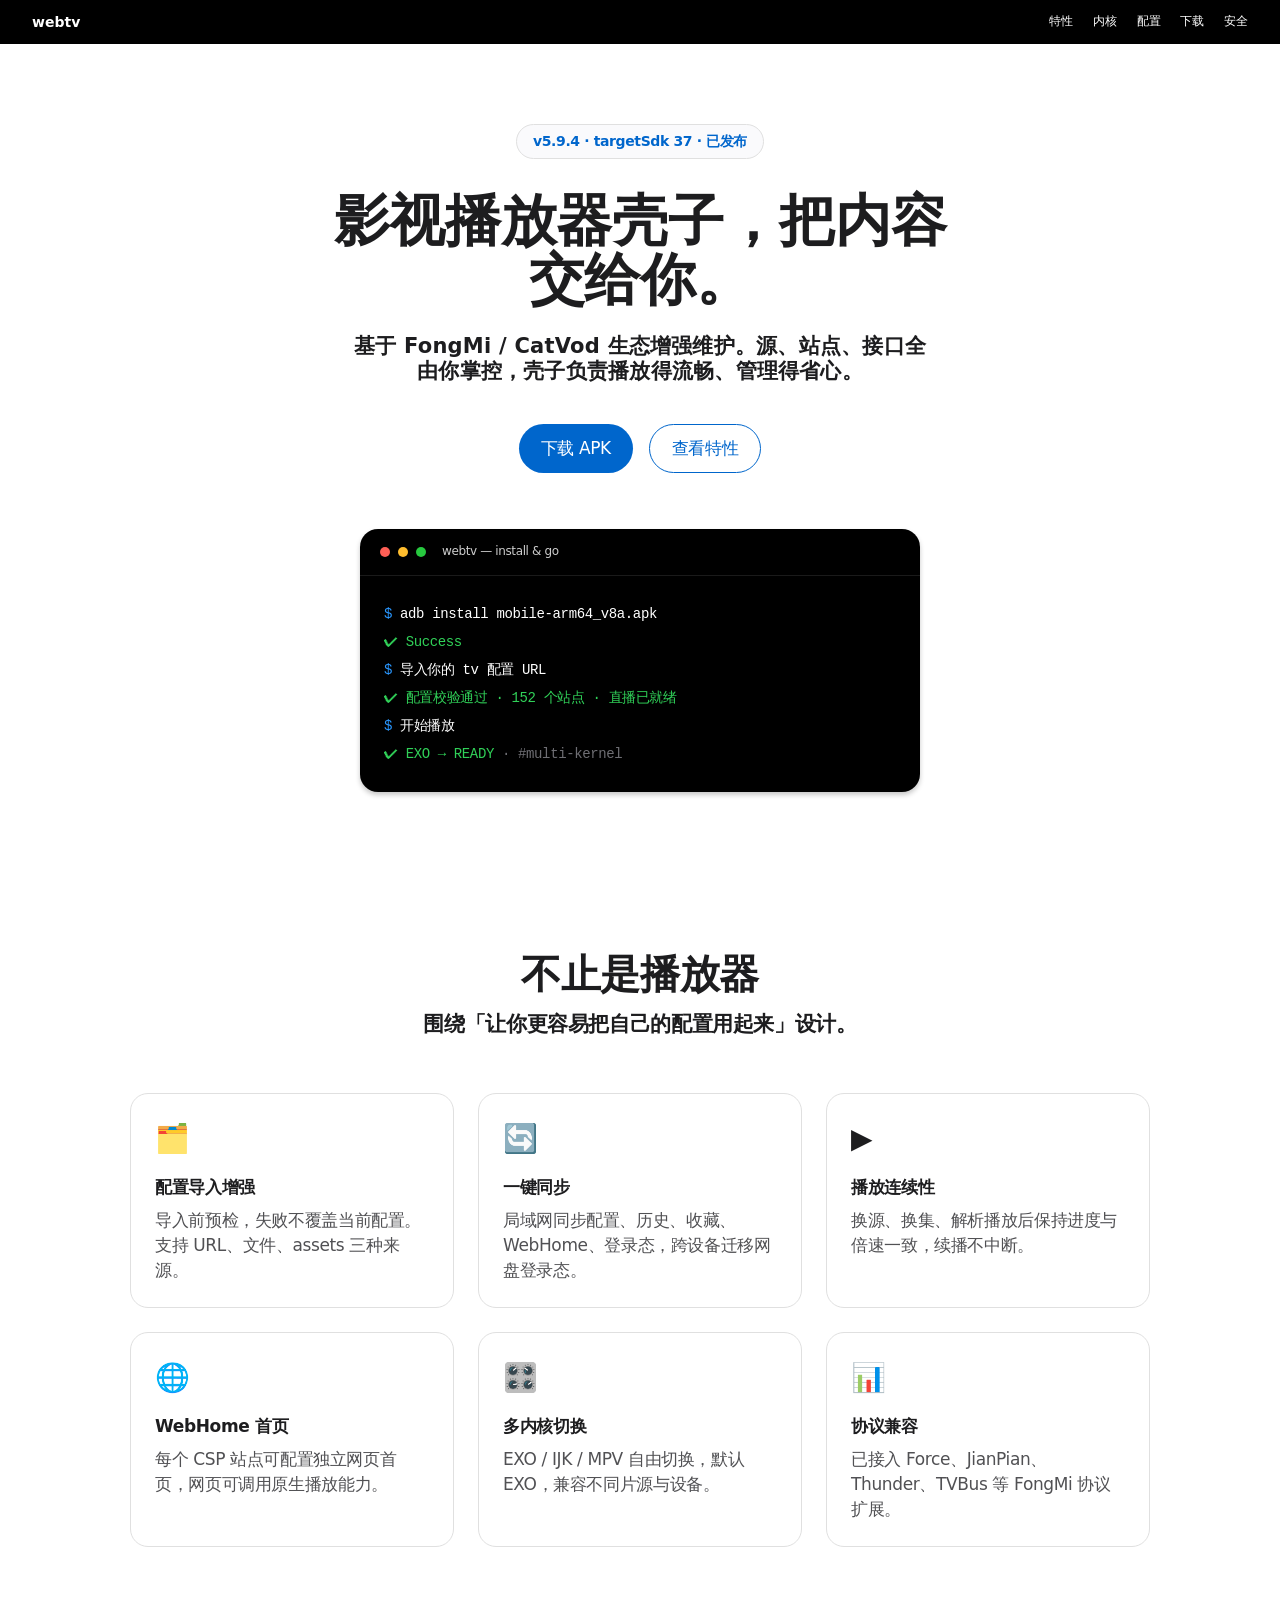
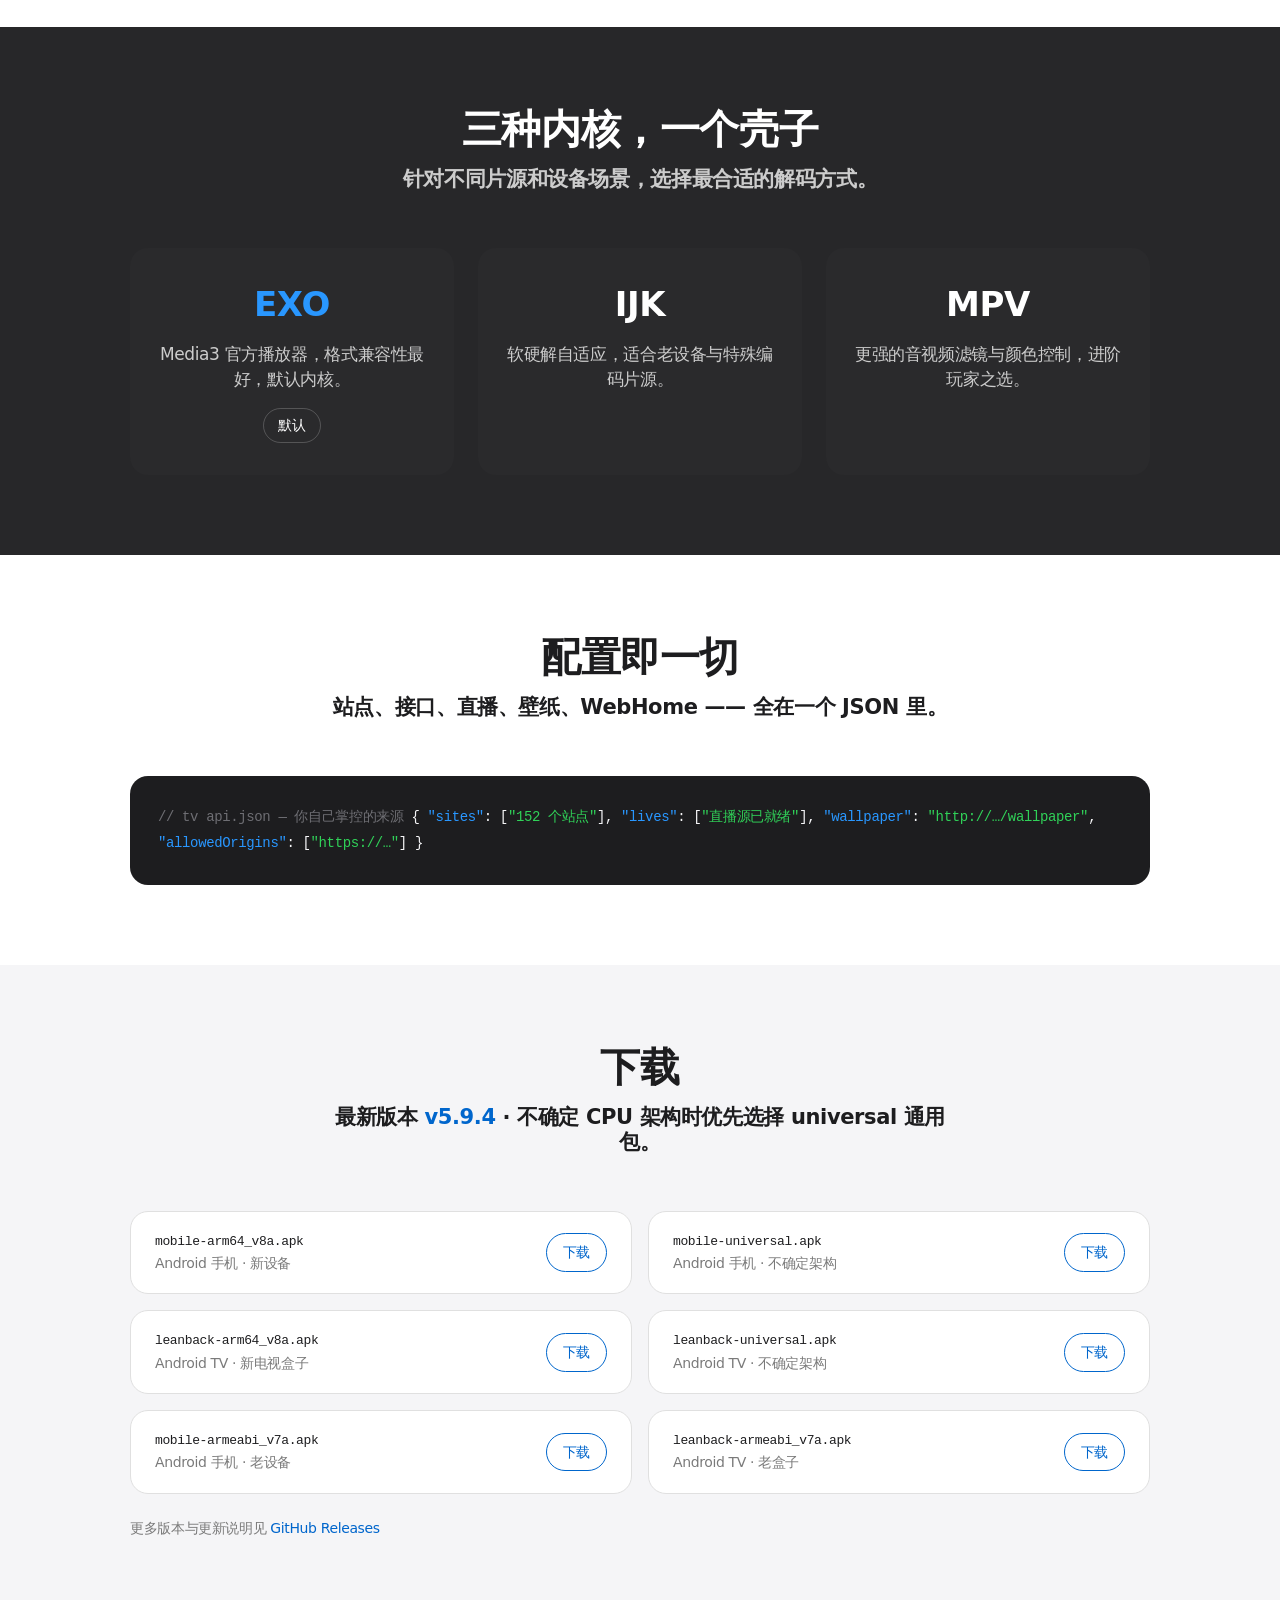
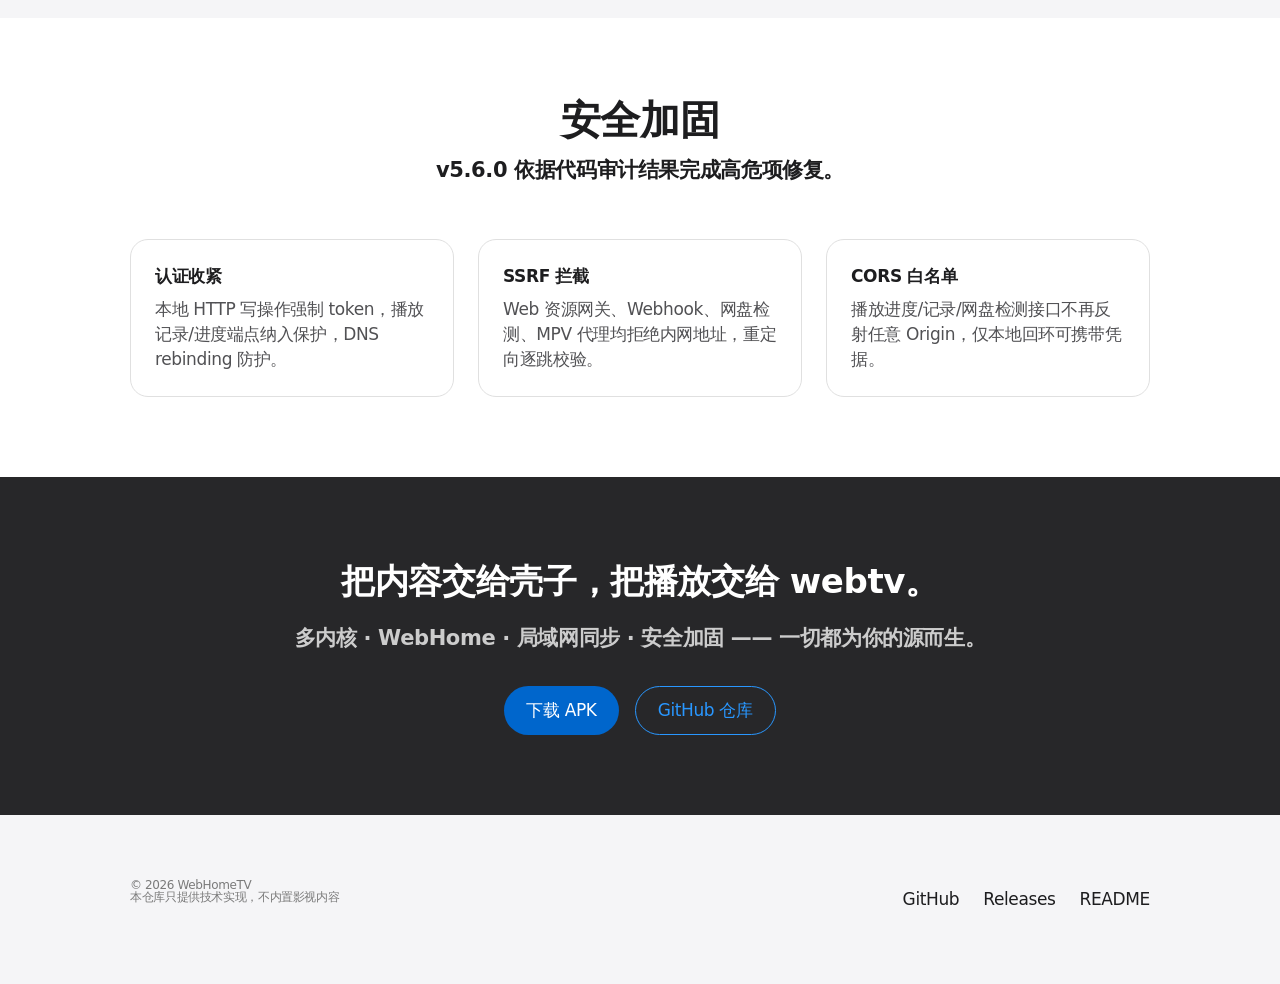
==== docs/index.html @ 987ad1f1 "fix: restore high-contrast app controls (v5.9.4)" ====
<!DOCTYPE html>
<html lang="zh-CN">
<head>
<meta charset="UTF-8">
<meta name="viewport" content="width=device-width, initial-scale=1">
<title>WebHomeTV — 影视播放器壳子</title>
<meta name="description" content="WebHomeTV 是基于 FongMi / CatVod 生态增强维护的 Android 影音播放器壳子，支持多内核播放、WebHome 自定义首页、局域网同步与安全加固。">
<meta property="og:title" content="WebHomeTV — 影视播放器壳子">
<meta property="og:description" content="多内核播放 · WebHome 首页 · 局域网同步 · 安全加固">
<meta property="og:type" content="website">
<style>
  :root {
    --blue: #0066cc;
    --blue-focus: #0071e3;
    --blue-on-dark: #2997ff;
    --canvas: #ffffff;
    --parchment: #f5f5f7;
    --pearl: #fafafc;
    --tile-1: #272729;
    --ink: #1d1d1f;
    --body-on-dark: #ffffff;
    --body-muted: #cccccc;
    --ink-muted-48: #7a7a7a;
    --hairline: #e0e0e0;
    --divider-soft: #f0f0f0;
    --product-shadow: 0 3px 5px 0 rgba(0, 0, 0, 0.22);
    --font: -apple-system, BlinkMacSystemFont, "SF Pro Text", "Inter", "Segoe UI", system-ui, sans-serif;
    --font-display: -apple-system, BlinkMacSystemFont, "SF Pro Display", "Inter", system-ui, sans-serif;
    --section: 80px;
  }

  * { margin: 0; padding: 0; box-sizing: border-box; }

  html { scroll-behavior: smooth; }

  body {
    font-family: var(--font);
    background: var(--canvas);
    color: var(--ink);
    line-height: 1.47;
    letter-spacing: -0.374px;
    -webkit-font-smoothing: antialiased;
  }

  .container { max-width: 1068px; margin: 0 auto; padding: 0 24px; }
  .container-wide { max-width: 1440px; margin: 0 auto; padding: 0 32px; }

  a { color: var(--blue); text-decoration: none; }
  a:hover { text-decoration: underline; }

  /* ---------- Global Nav ---------- */
  .global-nav {
    position: sticky; top: 0; z-index: 50;
    background: #000000;
    height: 44px;
    display: flex; align-items: center;
  }
  .global-nav .container-wide {
    display: flex; align-items: center; justify-content: space-between;
    width: 100%;
  }
  .brand { font-size: 14px; font-weight: 600; color: var(--body-on-dark); letter-spacing: 0; }
  .brand:hover { text-decoration: none; opacity: 0.8; }
  .nav-links { display: flex; gap: 20px; }
  .nav-links a { font-size: 12px; color: var(--body-on-dark); letter-spacing: -0.12px; }
  .nav-links a:hover { text-decoration: none; color: var(--blue-on-dark); }

  /* ---------- Hero (light tile) ---------- */
  .hero { padding: var(--section) 0; background: var(--canvas); }
  .hero .container { text-align: center; }
  .hero .sub {
    display: inline-block;
    font-size: 14px; font-weight: 600; color: var(--blue);
    border: 1px solid var(--hairline);
    border-radius: 9999px;
    padding: 6px 16px;
    margin-bottom: 32px;
    background: var(--pearl);
  }
  .hero h1 {
    font-family: var(--font-display);
    font-size: 56px; font-weight: 600;
    line-height: 1.07; letter-spacing: -0.28px;
    color: var(--ink);
    max-width: 16ch; margin: 0 auto 24px;
  }
  .hero .lead {
    font-size: 21px; font-weight: 600;
    line-height: 1.19; letter-spacing: 0.231px;
    color: var(--ink);
    max-width: 40ch; margin: 0 auto 40px;
  }
  .hero-actions { display: flex; gap: 16px; justify-content: center; flex-wrap: wrap; }

  .btn {
    display: inline-flex; align-items: center; justify-content: center;
    font-family: var(--font); font-size: 17px; font-weight: 400;
    border-radius: 9999px; min-height: 44px; padding: 11px 22px;
    cursor: pointer; transition: transform 160ms ease, background 160ms ease;
    text-decoration: none;
  }
  .btn:focus-visible { outline: 2px solid var(--blue-focus); outline-offset: 2px; }
  .btn:active { transform: scale(0.95); }
  .btn-primary { background: var(--blue); color: #ffffff; }
  .btn-primary:hover { background: var(--blue-focus); text-decoration: none; }
  .btn-secondary { background: transparent; color: var(--blue); border: 1px solid var(--blue); }
  .btn-secondary:hover { background: rgba(0, 102, 204, 0.05); text-decoration: none; }

  /* Terminal card — product evidence */
  .terminal {
    background: #000000;
    border-radius: 18px;
    overflow: hidden;
    text-align: left;
    margin: 56px auto 0;
    max-width: 560px;
    box-shadow: var(--product-shadow);
  }
  .terminal-bar {
    display: flex; align-items: center; gap: 8px;
    padding: 14px 20px;
    border-bottom: 1px solid rgba(255, 255, 255, 0.1);
  }
  .terminal-bar .t-dot { width: 10px; height: 10px; border-radius: 50%; display: inline-block; }
  .t-dot.r { background: #FF5F56; } .t-dot.y { background: #FFBD2E; } .t-dot.g { background: #27C93F; }
  .terminal-bar .t-title { color: var(--body-muted); font-size: 12px; margin-left: 8px; }
  .terminal-body { padding: 24px; color: #a1a1a6; font-size: 14px; line-height: 2; font-family: ui-monospace, "SF Mono", monospace; }
  .terminal-body .prompt { color: var(--blue-on-dark); }
  .terminal-body .cmd { color: var(--body-on-dark); }
  .terminal-body .out { color: #30d158; }
  .terminal-body .muted { color: #6e6e73; }

  /* ---------- Section rhythm ---------- */
  section.tile-light { background: var(--canvas); padding: var(--section) 0; }
  section.tile-parchment { background: var(--parchment); padding: var(--section) 0; }
  section.tile-dark { background: var(--tile-1); padding: var(--section) 0; }
  section.tile-dark h2, section.tile-dark p.sec-desc { color: var(--body-on-dark); }
  section.tile-dark .sec-desc { color: var(--body-muted); }

  .sec-head { text-align: center; margin-bottom: 56px; }
  .sec-head h2 {
    font-family: var(--font-display);
    font-size: 40px; font-weight: 600; line-height: 1.10;
    color: var(--ink); margin-bottom: 16px;
  }
  .tile-dark .sec-head h2 { color: var(--body-on-dark); }
  .sec-head p.sec-desc { font-size: 21px; font-weight: 600; color: var(--ink); line-height: 1.19; max-width: 44ch; margin: 0 auto; }
  .tile-dark .sec-head p.sec-desc { color: var(--body-muted); }

  /* ---------- Feature cards (utility grid) ---------- */
  .grid { display: grid; grid-template-columns: repeat(3, 1fr); gap: 24px; }
  .card {
    background: var(--canvas);
    border: 1px solid var(--hairline);
    border-radius: 18px;
    padding: 24px;
    transition: transform 160ms ease;
  }
  .card:hover { transform: translateY(-2px); }
  .card .ico { font-size: 28px; margin-bottom: 16px; }
  .card h3 { font-size: 17px; font-weight: 600; color: var(--ink); margin-bottom: 8px; }
  .card p { font-size: 17px; color: #515154; line-height: 1.47; }
  .card code {
    font-family: ui-monospace, "SF Mono", monospace;
    font-size: 13px;
    background: var(--parchment);
    border-radius: 5px; padding: 2px 6px; color: var(--blue);
  }

  /* ---------- Kernels (dark tile) ---------- */
  .kernels { display: grid; grid-template-columns: repeat(3, 1fr); gap: 24px; }
  .kernel {
    background: #2a2a2c;
    border-radius: 18px;
    padding: 32px 24px;
    text-align: center;
  }
  .kernel .k-name { font-size: 34px; font-weight: 600; color: var(--body-on-dark); margin-bottom: 12px; letter-spacing: -0.374px; }
  .kernel .k-name.blue { color: var(--blue-on-dark); }
  .kernel p { font-size: 17px; color: var(--body-muted); }
  .kernel .tag {
    display: inline-block; margin-top: 16px;
    font-size: 14px; font-weight: 400; color: var(--body-on-dark);
    border: 1px solid rgba(255, 255, 255, 0.2);
    border-radius: 9999px; padding: 6px 14px;
  }

  /* ---------- Config code block ---------- */
  .code-block {
    background: #1d1d1f;
    border-radius: 18px;
    padding: 28px;
    font-family: ui-monospace, "SF Mono", monospace;
    font-size: 14px; line-height: 1.9;
    overflow-x: auto;
    color: #f5f5f7;
  }
  .code-block .cmt { color: #6e6e73; }
  .code-block .key { color: var(--blue-on-dark); }
  .code-block .str { color: #30d158; }

  /* ---------- Download ---------- */
  .dl-grid { display: grid; grid-template-columns: repeat(2, 1fr); gap: 16px; }
  .dl-row {
    display: flex; align-items: center; justify-content: space-between; gap: 16px;
    background: var(--canvas);
    border: 1px solid var(--hairline);
    border-radius: 18px; padding: 20px 24px;
    transition: border-color 160ms ease;
  }
  .dl-row:hover { border-color: var(--blue); }
  .dl-name { font-family: ui-monospace, "SF Mono", monospace; font-size: 13px; color: var(--ink); }
  .dl-desc { font-size: 14px; color: var(--ink-muted-48); margin-top: 2px; }
  .dl-btn {
    font-size: 14px; font-weight: 400; color: var(--blue);
    border: 1px solid var(--blue); border-radius: 9999px;
    padding: 8px 16px; white-space: nowrap;
    transition: background 160ms ease;
  }
  .dl-btn:hover { background: rgba(0, 102, 204, 0.05); text-decoration: none; }

  /* ---------- Security (parchment) ---------- */
  .tile-parchment .card { background: var(--canvas); border-color: var(--divider-soft); }

  /* ---------- CTA (dark) ---------- */
  .cta h2 { font-size: 34px; font-weight: 600; color: var(--body-on-dark); margin-bottom: 16px; letter-spacing: -0.374px; }
  .cta p { font-size: 21px; font-weight: 600; color: var(--body-muted); margin-bottom: 32px; }
  .cta .btn-primary { background: var(--blue); }
  .cta .btn-secondary { color: var(--blue-on-dark); border-color: var(--blue-on-dark); }

  /* ---------- Footer ---------- */
  footer { background: var(--parchment); padding: 64px 0; }
  footer .container { display: flex; justify-content: space-between; align-items: flex-start; gap: 32px; flex-wrap: wrap; }
  footer .copy { font-size: 12px; color: var(--ink-muted-48); line-height: 1.0; }
  footer .links { display: flex; gap: 24px; }
  footer .links a { font-size: 17px; color: var(--ink); line-height: 2.41; }
  footer .links a:hover { color: var(--blue); }

  /* ---------- Responsive ---------- */
  @media (max-width: 833px) {
    .nav-links { display: none; }
    .grid, .kernels { grid-template-columns: repeat(2, 1fr); }
    .dl-grid { grid-template-columns: 1fr; }
  }
  @media (max-width: 640px) {
    .hero h1 { font-size: 34px; }
    .sec-head h2 { font-size: 32px; }
    .grid, .kernels { grid-template-columns: 1fr; }
    section.tile-light, section.tile-parchment, section.tile-dark { padding: 48px 0; }
    .hero { padding: 48px 0; }
  }
  @media (max-width: 419px) {
    .hero h1 { font-size: 28px; }
    .container, .container-wide { padding: 0 16px; }
  }

  @media (prefers-reduced-motion: reduce) {
    html { scroll-behavior: auto; }
    * { transition: none !important; }
  }
</style>
</head>
<body>

<nav class="global-nav" aria-label="主导航">
  <div class="container-wide">
    <div class="brand">webtv</div>
    <div class="nav-links">
      <a href="#features">特性</a>
      <a href="#kernels">内核</a>
      <a href="#config">配置</a>
      <a href="#download">下载</a>
      <a href="#security">安全</a>
    </div>
  </div>
</nav>

<header class="hero" id="top">
  <div class="container">
    <span class="sub">v5.9.4 · targetSdk 37 · 已发布</span>
    <h1>影视播放器壳子，把内容交给你。</h1>
    <p class="lead">基于 FongMi / CatVod 生态增强维护。源、站点、接口全由你掌控，壳子负责播放得流畅、管理得省心。</p>
    <div class="hero-actions">
      <a class="btn btn-primary" href="#download">下载 APK</a>
      <a class="btn btn-secondary" href="#features">查看特性</a>
    </div>
    <div class="terminal" role="img" aria-label="终端命令行示例">
      <div class="terminal-bar">
        <span class="t-dot r"></span><span class="t-dot y"></span><span class="t-dot g"></span>
        <span class="t-title">webtv — install &amp; go</span>
      </div>
      <div class="terminal-body">
        <div><span class="prompt">$</span> <span class="cmd">adb install mobile-arm64_v8a.apk</span></div>
        <div><span class="out">✔ Success</span></div>
        <div><span class="prompt">$</span> <span class="cmd">导入你的 tv 配置 URL</span></div>
        <div><span class="out">✔ 配置校验通过 · 152 个站点 · 直播已就绪</span></div>
        <div><span class="prompt">$</span> <span class="cmd">开始播放</span></div>
        <div><span class="out">✔ EXO → READY <span class="muted">· #multi-kernel</span></span></div>
      </div>
    </div>
  </div>
</header>

<section class="tile-light" id="features">
  <div class="container">
    <div class="sec-head">
      <h2>不止是播放器</h2>
      <p class="sec-desc">围绕「让你更容易把自己的配置用起来」设计。</p>
    </div>
    <div class="grid">
      <div class="card">
        <div class="ico">🗂️</div>
        <h3>配置导入增强</h3>
        <p>导入前预检，失败不覆盖当前配置。支持 URL、文件、assets 三种来源。</p>
      </div>
      <div class="card">
        <div class="ico">🔄</div>
        <h3>一键同步</h3>
        <p>局域网同步配置、历史、收藏、WebHome、登录态，跨设备迁移网盘登录态。</p>
      </div>
      <div class="card">
        <div class="ico">▶️</div>
        <h3>播放连续性</h3>
        <p>换源、换集、解析播放后保持进度与倍速一致，续播不中断。</p>
      </div>
      <div class="card">
        <div class="ico">🌐</div>
        <h3>WebHome 首页</h3>
        <p>每个 CSP 站点可配置独立网页首页，网页可调用原生播放能力。</p>
      </div>
      <div class="card">
        <div class="ico">🎛️</div>
        <h3>多内核切换</h3>
        <p>EXO / IJK / MPV 自由切换，默认 EXO，兼容不同片源与设备。</p>
      </div>
      <div class="card">
        <div class="ico">📊</div>
        <h3>协议兼容</h3>
        <p>已接入 Force、JianPian、Thunder、TVBus 等 FongMi 协议扩展。</p>
      </div>
    </div>
  </div>
</section>

<section class="tile-dark" id="kernels">
  <div class="container">
    <div class="sec-head">
      <h2>三种内核，一个壳子</h2>
      <p class="sec-desc">针对不同片源和设备场景，选择最合适的解码方式。</p>
    </div>
    <div class="kernels">
      <div class="kernel">
        <div class="k-name blue">EXO</div>
        <p>Media3 官方播放器，格式兼容性最好，默认内核。</p>
        <span class="tag">默认</span>
      </div>
      <div class="kernel">
        <div class="k-name">IJK</div>
        <p>软硬解自适应，适合老设备与特殊编码片源。</p>
      </div>
      <div class="kernel">
        <div class="k-name">MPV</div>
        <p>更强的音视频滤镜与颜色控制，进阶玩家之选。</p>
      </div>
    </div>
  </div>
</section>

<section class="tile-light" id="config">
  <div class="container">
    <div class="sec-head">
      <h2>配置即一切</h2>
      <p class="sec-desc">站点、接口、直播、壁纸、WebHome —— 全在一个 JSON 里。</p>
    </div>
    <div class="code-block" role="img" aria-label="tv 配置 JSON 示例">
<span class="cmt">// tv api.json — 你自己掌控的来源</span>
{
  <span class="key">"sites"</span>: [<span class="str">"152 个站点"</span>],
  <span class="key">"lives"</span>: [<span class="str">"直播源已就绪"</span>],
  <span class="key">"wallpaper"</span>: <span class="str">"http://…/wallpaper"</span>,
  <span class="key">"allowedOrigins"</span>: [<span class="str">"https://…"</span>]
}
    </div>
  </div>
</section>

<section class="tile-parchment" id="download">
  <div class="container">
    <div class="sec-head">
      <h2>下载</h2>
      <p class="sec-desc">最新版本 <strong style="color:var(--blue)">v5.9.4</strong> · 不确定 CPU 架构时优先选择 universal 通用包。</p>
    </div>
    <div class="dl-grid">
      <div class="dl-row">
        <div>
          <div class="dl-name">mobile-arm64_v8a.apk</div>
          <div class="dl-desc">Android 手机 · 新设备</div>
        </div>
        <a class="dl-btn" href="https://github.com/motao123/webtv/releases/latest/download/mobile-arm64_v8a.apk">下载</a>
      </div>
      <div class="dl-row">
        <div>
          <div class="dl-name">mobile-universal.apk</div>
          <div class="dl-desc">Android 手机 · 不确定架构</div>
        </div>
        <a class="dl-btn" href="https://github.com/motao123/webtv/releases/latest/download/mobile-universal.apk">下载</a>
      </div>
      <div class="dl-row">
        <div>
          <div class="dl-name">leanback-arm64_v8a.apk</div>
          <div class="dl-desc">Android TV · 新电视盒子</div>
        </div>
        <a class="dl-btn" href="https://github.com/motao123/webtv/releases/latest/download/leanback-arm64_v8a.apk">下载</a>
      </div>
      <div class="dl-row">
        <div>
          <div class="dl-name">leanback-universal.apk</div>
          <div class="dl-desc">Android TV · 不确定架构</div>
        </div>
        <a class="dl-btn" href="https://github.com/motao123/webtv/releases/latest/download/leanback-universal.apk">下载</a>
      </div>
      <div class="dl-row">
        <div>
          <div class="dl-name">mobile-armeabi_v7a.apk</div>
          <div class="dl-desc">Android 手机 · 老设备</div>
        </div>
        <a class="dl-btn" href="https://github.com/motao123/webtv/releases/latest/download/mobile-armeabi_v7a.apk">下载</a>
      </div>
      <div class="dl-row">
        <div>
          <div class="dl-name">leanback-armeabi_v7a.apk</div>
          <div class="dl-desc">Android TV · 老盒子</div>
        </div>
        <a class="dl-btn" href="https://github.com/motao123/webtv/releases/latest/download/leanback-armeabi_v7a.apk">下载</a>
      </div>
    </div>
    <p style="margin-top:24px;font-size:14px;color:var(--ink-muted-48)">更多版本与更新说明见 <a href="https://github.com/motao123/webtv/releases">GitHub Releases</a></p>
  </div>
</section>

<section class="tile-light" id="security">
  <div class="container">
    <div class="sec-head">
      <h2>安全加固</h2>
      <p class="sec-desc">v5.6.0 依据代码审计结果完成高危项修复。</p>
    </div>
    <div class="grid">
      <div class="card">
        <h3>认证收紧</h3>
        <p>本地 HTTP 写操作强制 token，播放记录/进度端点纳入保护，DNS rebinding 防护。</p>
      </div>
      <div class="card">
        <h3>SSRF 拦截</h3>
        <p>Web 资源网关、Webhook、网盘检测、MPV 代理均拒绝内网地址，重定向逐跳校验。</p>
      </div>
      <div class="card">
        <h3>CORS 白名单</h3>
        <p>播放进度/记录/网盘检测接口不再反射任意 Origin，仅本地回环可携带凭据。</p>
      </div>
    </div>
  </div>
</section>

<section class="tile-dark cta">
  <div class="container" style="text-align:center">
    <h2>把内容交给壳子，把播放交给 webtv。</h2>
    <p>多内核 · WebHome · 局域网同步 · 安全加固 —— 一切都为你的源而生。</p>
    <div class="hero-actions" style="justify-content:center">
      <a class="btn btn-primary" href="#download">下载 APK</a>
      <a class="btn btn-secondary" href="https://github.com/motao123/webtv">GitHub 仓库</a>
    </div>
  </div>
</section>

<footer>
  <div class="container">
    <div class="copy">© 2026 WebHomeTV<br>本仓库只提供技术实现，不内置影视内容</div>
    <div class="links">
      <a href="https://github.com/motao123/webtv">GitHub</a>
      <a href="https://github.com/motao123/webtv/releases">Releases</a>
      <a href="https://github.com/motao123/webtv/blob/main/README.md">README</a>
    </div>
  </div>
</footer>

</body>
</html>
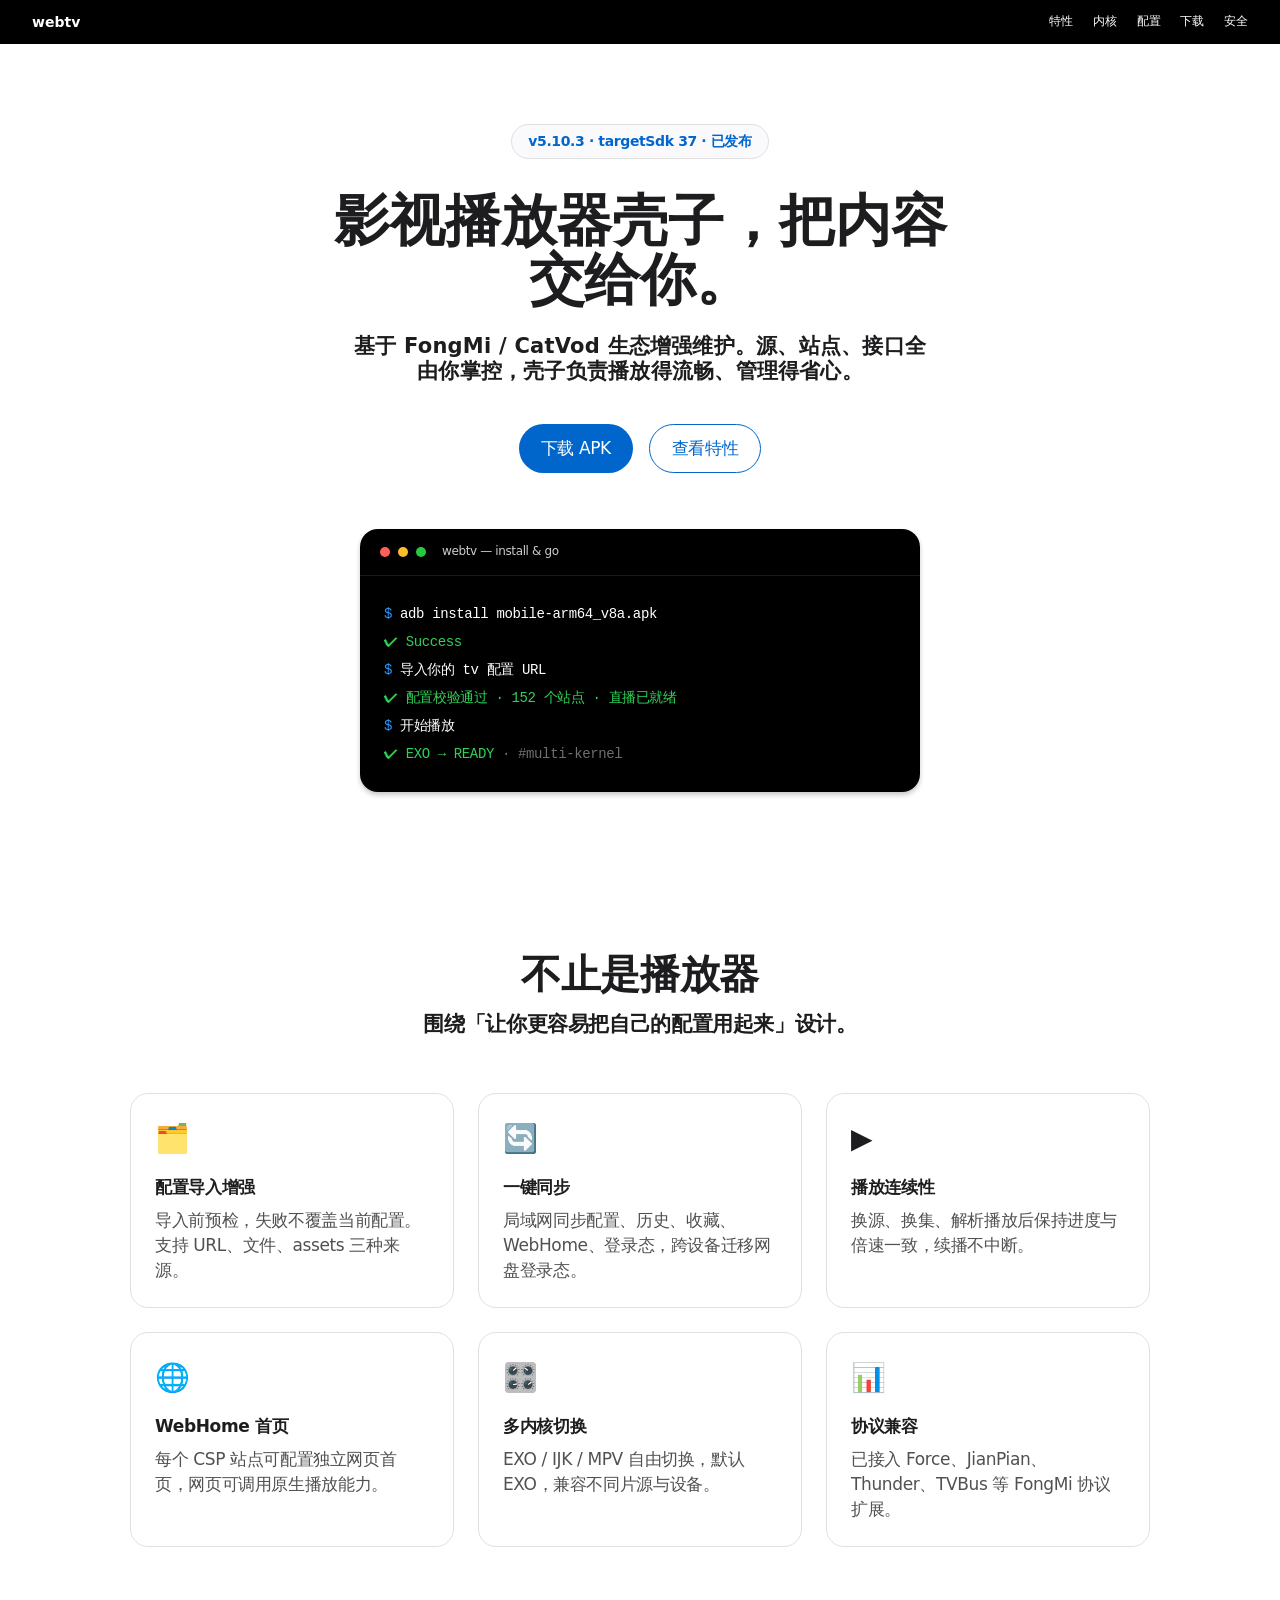
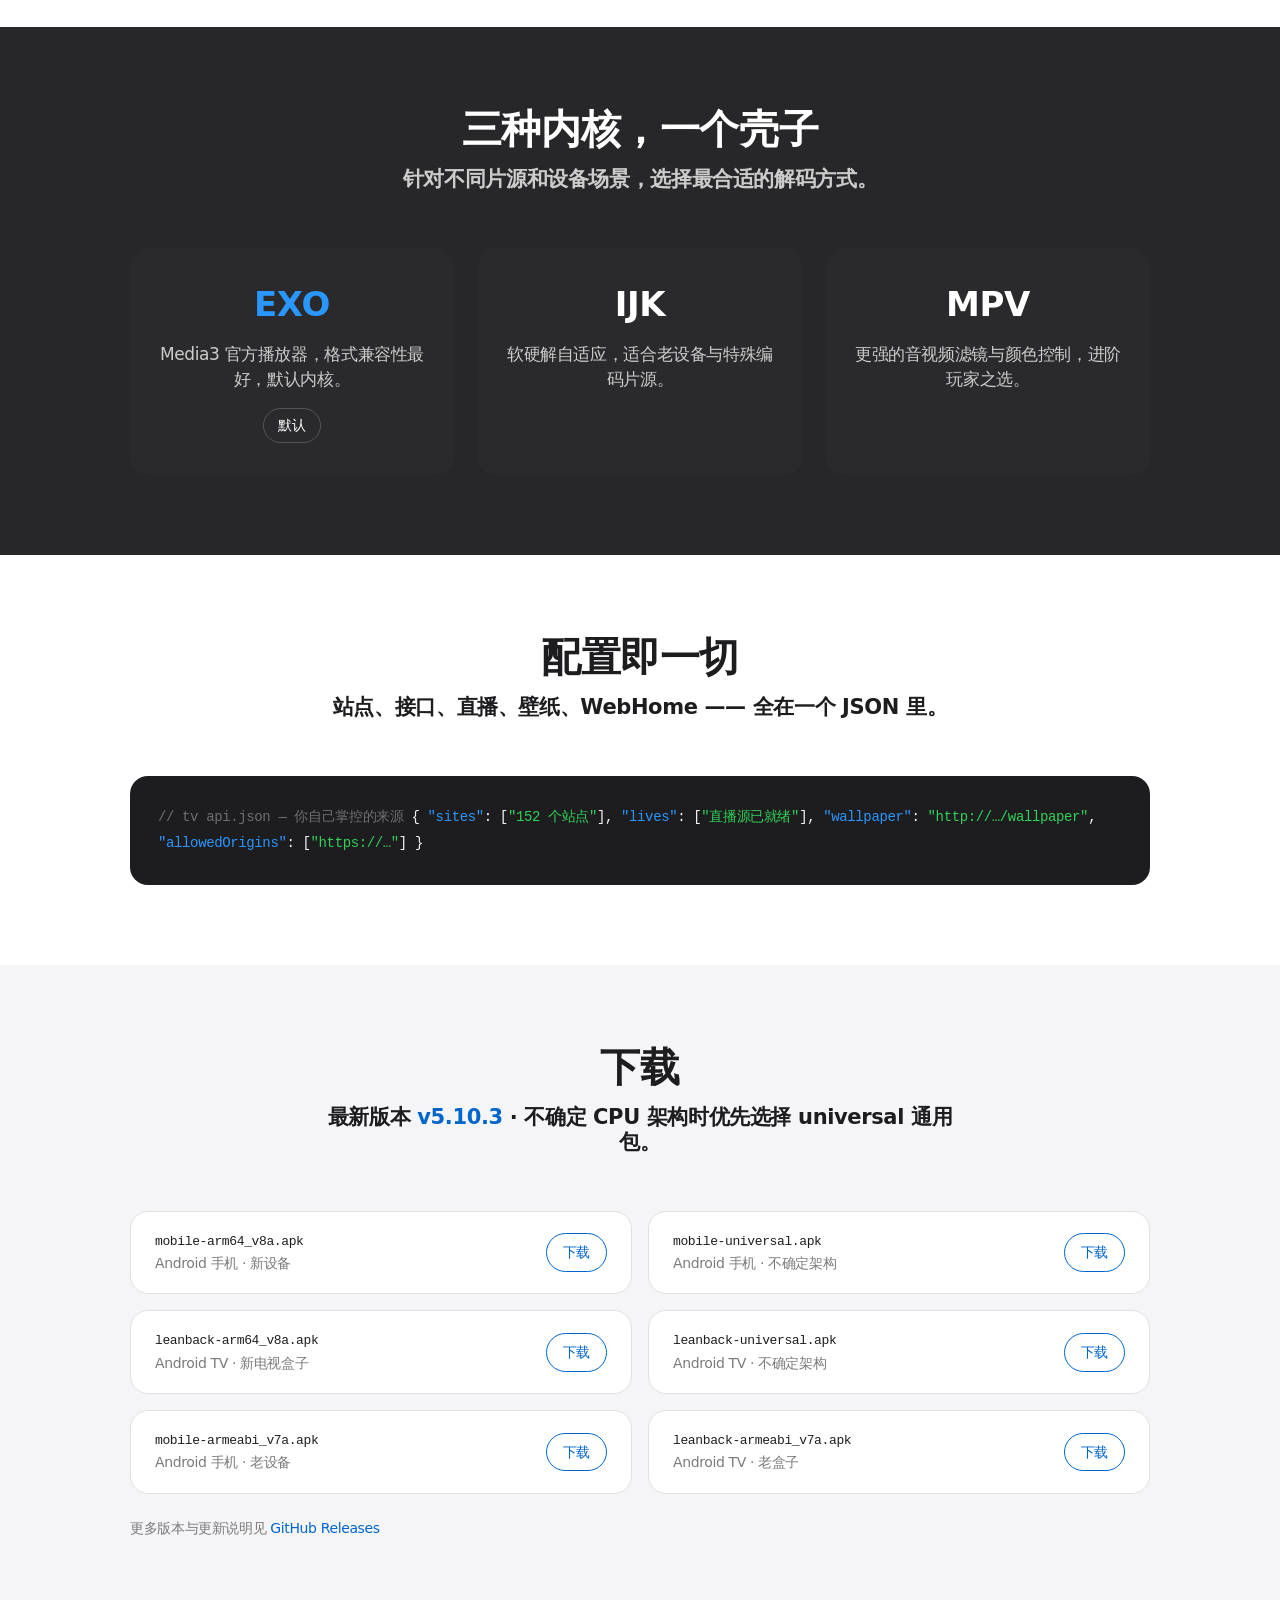
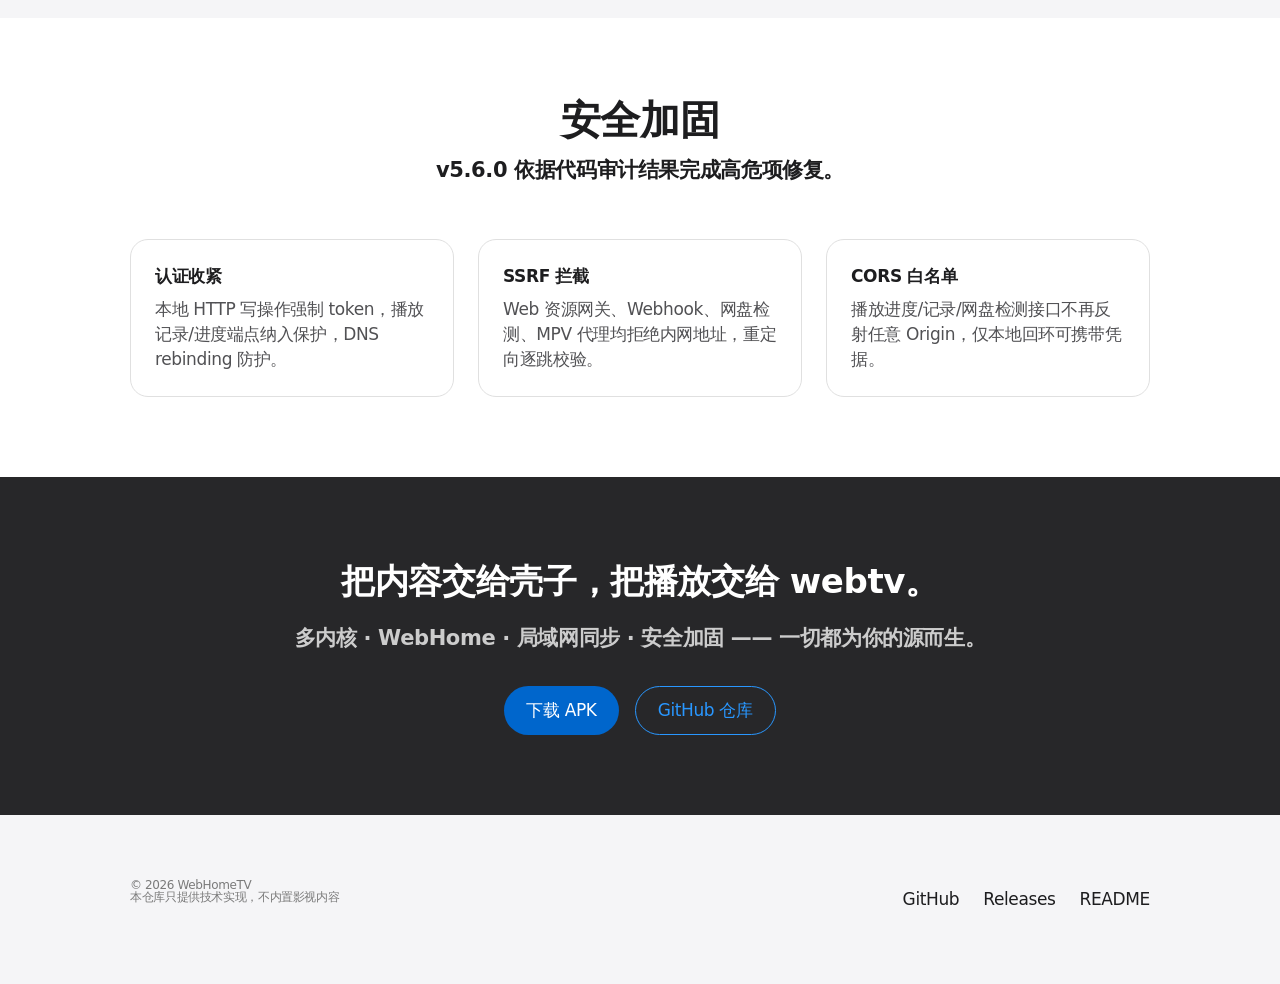
==== commit aaecde1a: "fix: mobile home toolbar overlap — move push actions to overflow (v5.10.3) Batch 2b added push_apk/p" ====
--- a/docs/index.html
+++ b/docs/index.html
@@ -277,7 +277,7 @@
 
 <header class="hero" id="top">
   <div class="container">
-    <span class="sub">v5.9.4 · targetSdk 37 · 已发布</span>
+    <span class="sub">v5.10.3 · targetSdk 37 · 已发布</span>
     <h1>影视播放器壳子，把内容交给你。</h1>
     <p class="lead">基于 FongMi / CatVod 生态增强维护。源、站点、接口全由你掌控，壳子负责播放得流畅、管理得省心。</p>
     <div class="hero-actions">
@@ -388,7 +388,7 @@
   <div class="container">
     <div class="sec-head">
       <h2>下载</h2>
-      <p class="sec-desc">最新版本 <strong style="color:var(--blue)">v5.9.4</strong> · 不确定 CPU 架构时优先选择 universal 通用包。</p>
+      <p class="sec-desc">最新版本 <strong style="color:var(--blue)">v5.10.3</strong> · 不确定 CPU 架构时优先选择 universal 通用包。</p>
     </div>
     <div class="dl-grid">
       <div class="dl-row">
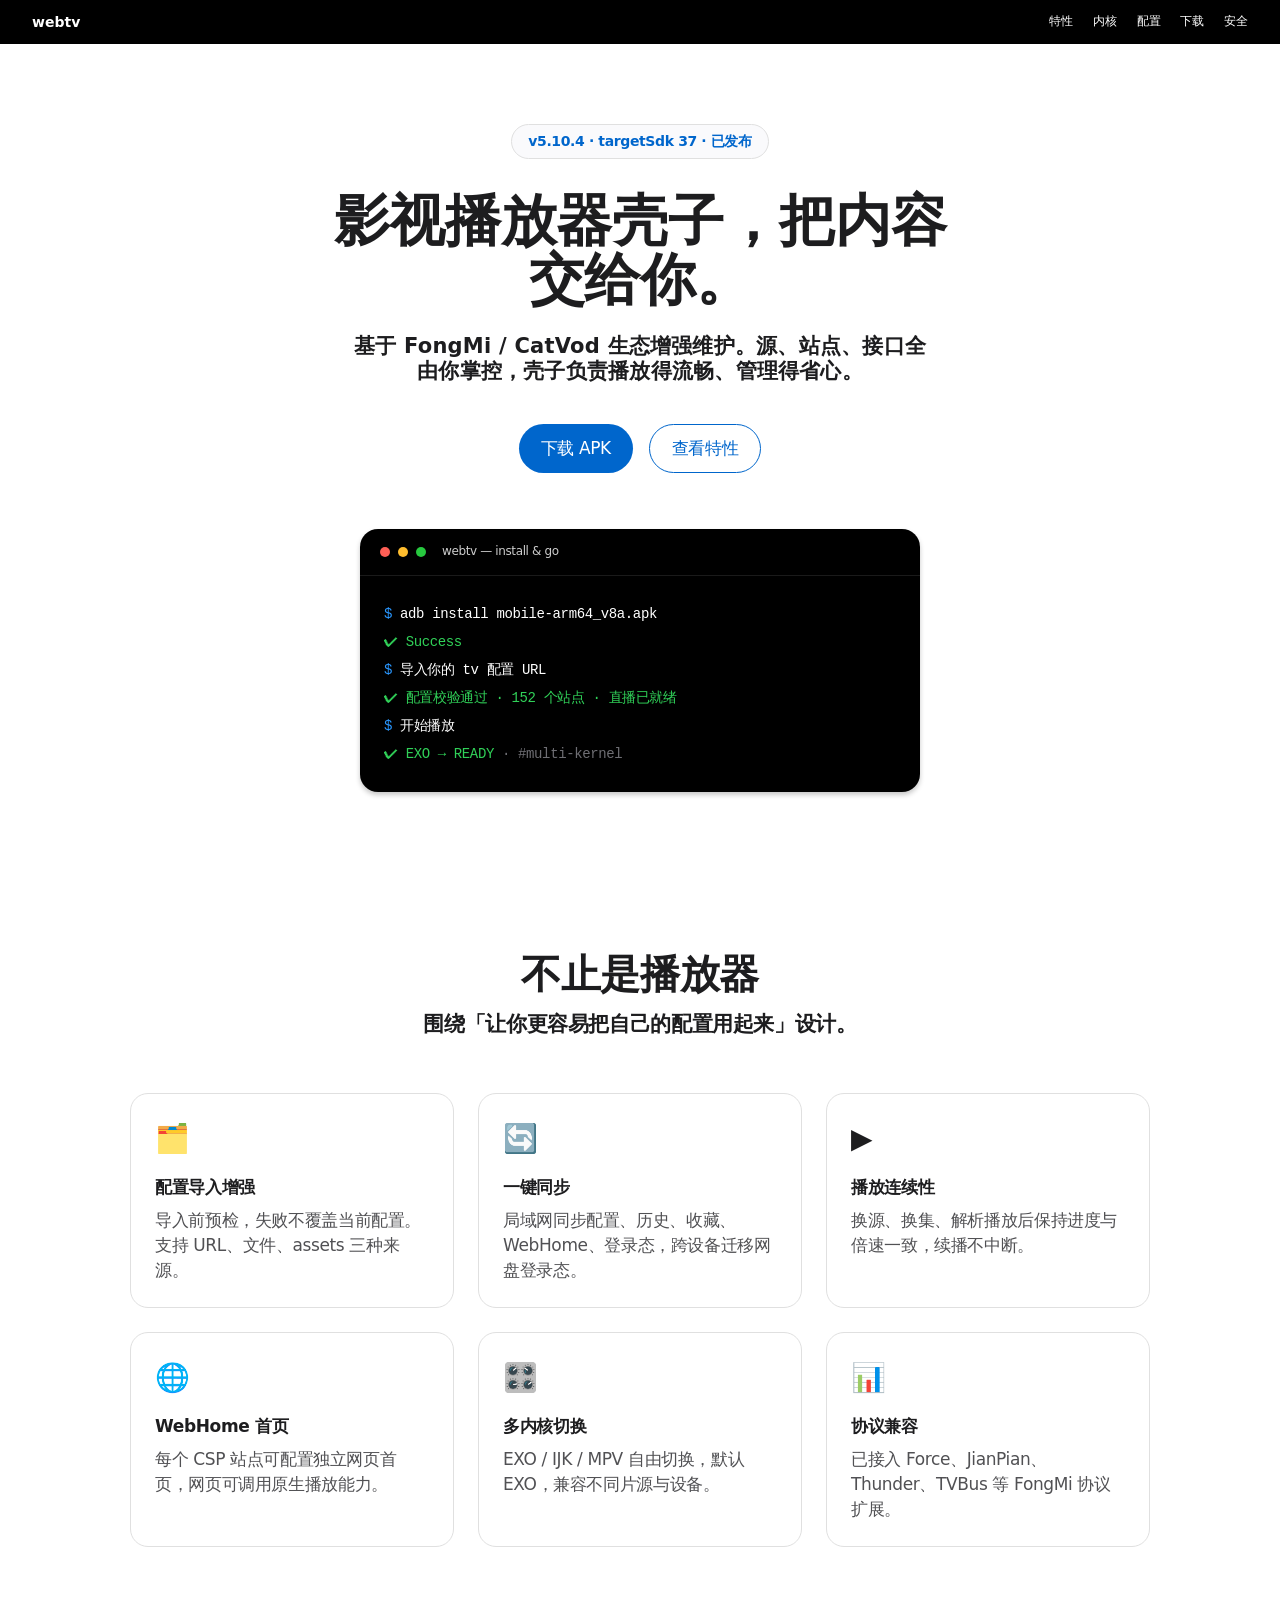
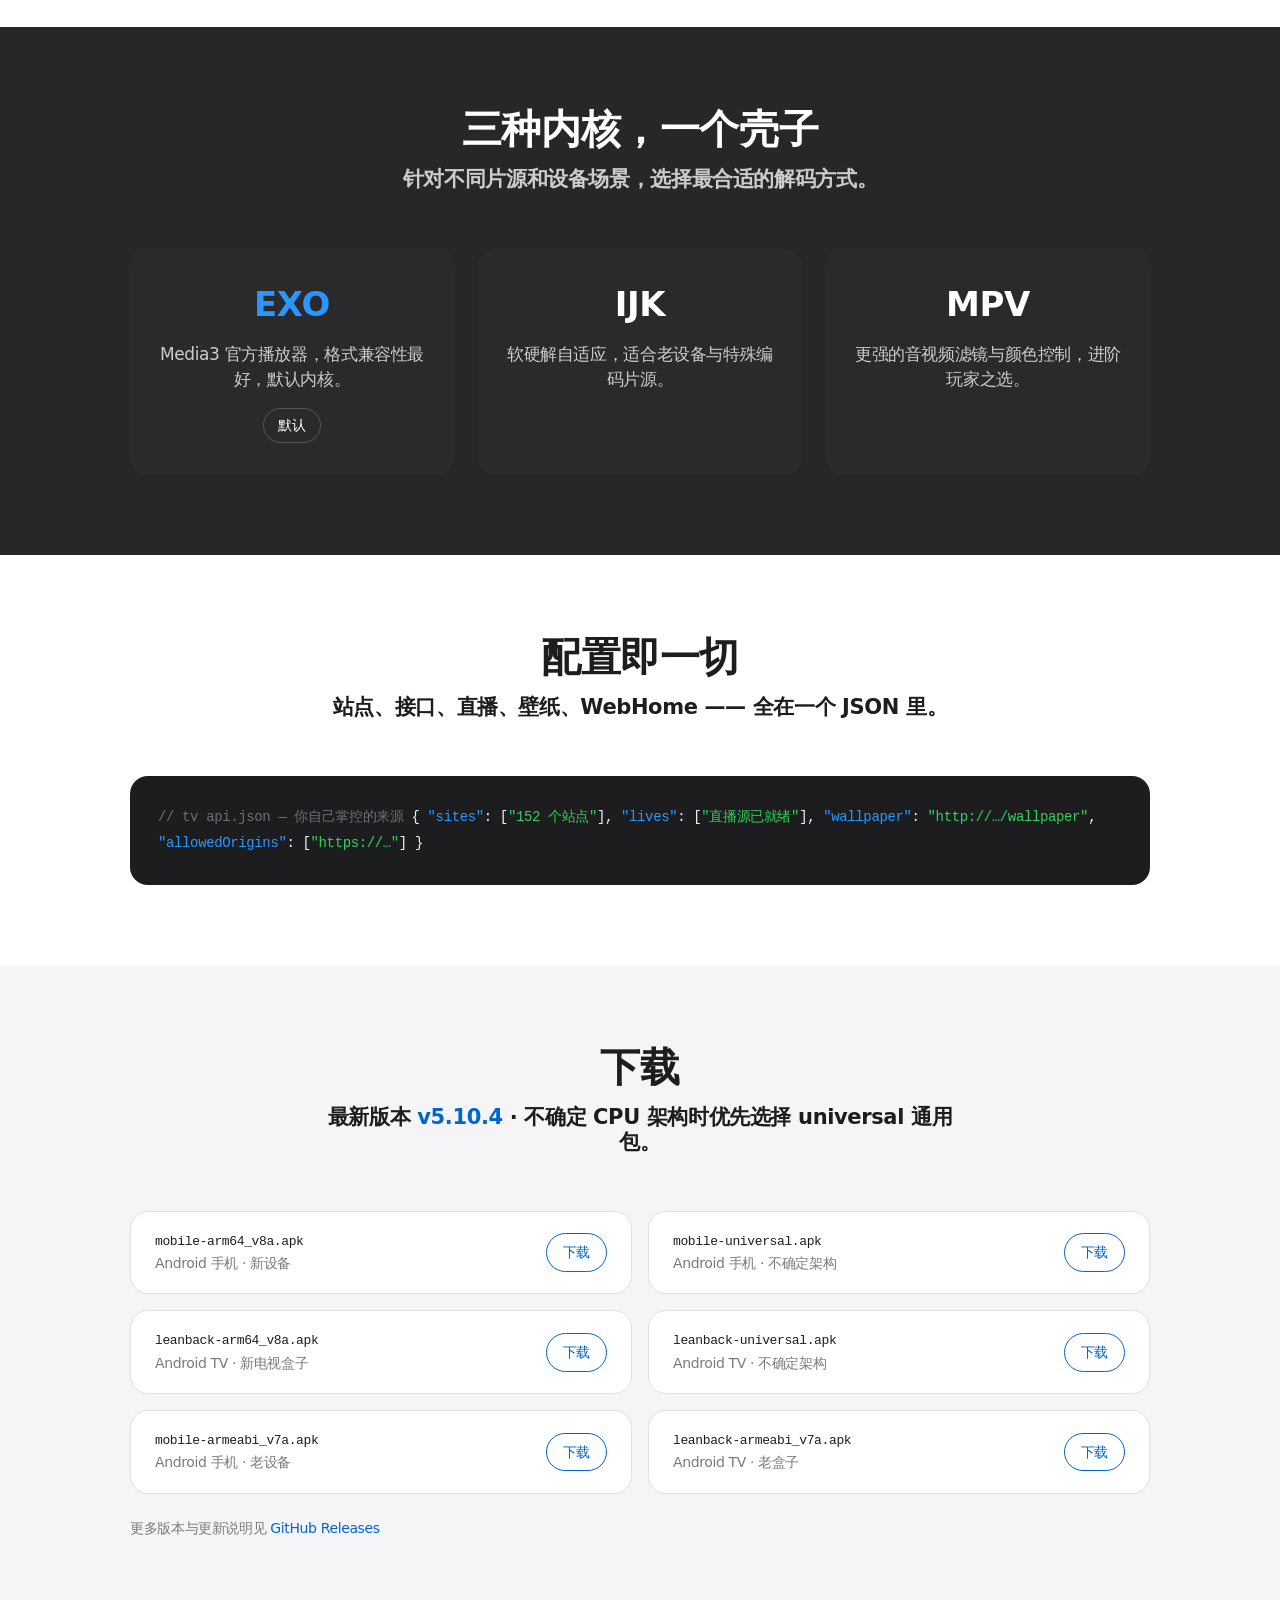
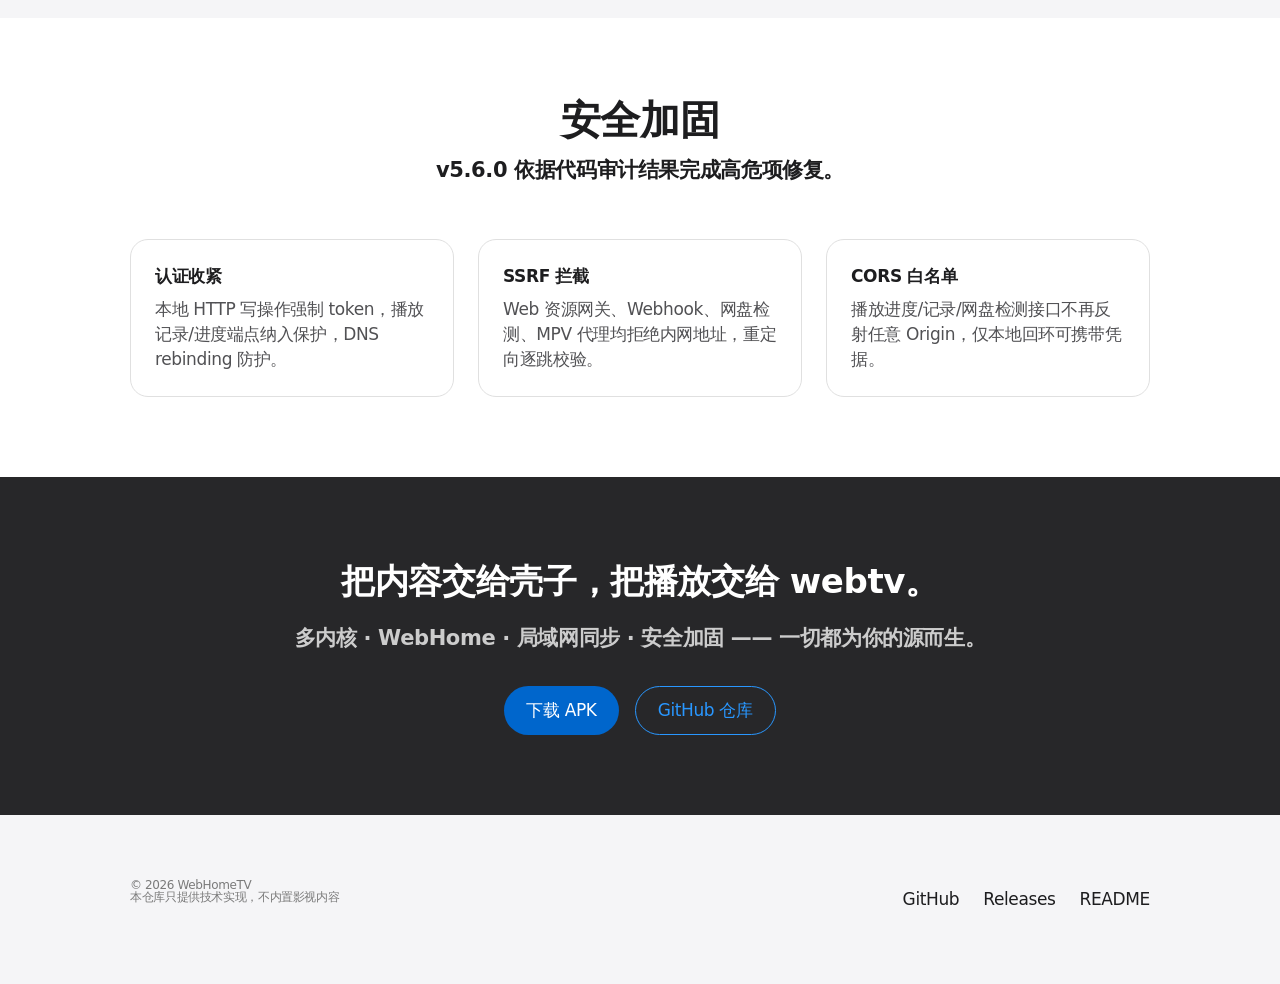
==== commit ef0ac50c: "fix: update check takes highest version across all sources (v5.10.4) The multi-source failover only " ====
--- a/docs/index.html
+++ b/docs/index.html
@@ -277,7 +277,7 @@
 
 <header class="hero" id="top">
   <div class="container">
-    <span class="sub">v5.10.3 · targetSdk 37 · 已发布</span>
+    <span class="sub">v5.10.4 · targetSdk 37 · 已发布</span>
     <h1>影视播放器壳子，把内容交给你。</h1>
     <p class="lead">基于 FongMi / CatVod 生态增强维护。源、站点、接口全由你掌控，壳子负责播放得流畅、管理得省心。</p>
     <div class="hero-actions">
@@ -388,7 +388,7 @@
   <div class="container">
     <div class="sec-head">
       <h2>下载</h2>
-      <p class="sec-desc">最新版本 <strong style="color:var(--blue)">v5.10.3</strong> · 不确定 CPU 架构时优先选择 universal 通用包。</p>
+      <p class="sec-desc">最新版本 <strong style="color:var(--blue)">v5.10.4</strong> · 不确定 CPU 架构时优先选择 universal 通用包。</p>
     </div>
     <div class="dl-grid">
       <div class="dl-row">
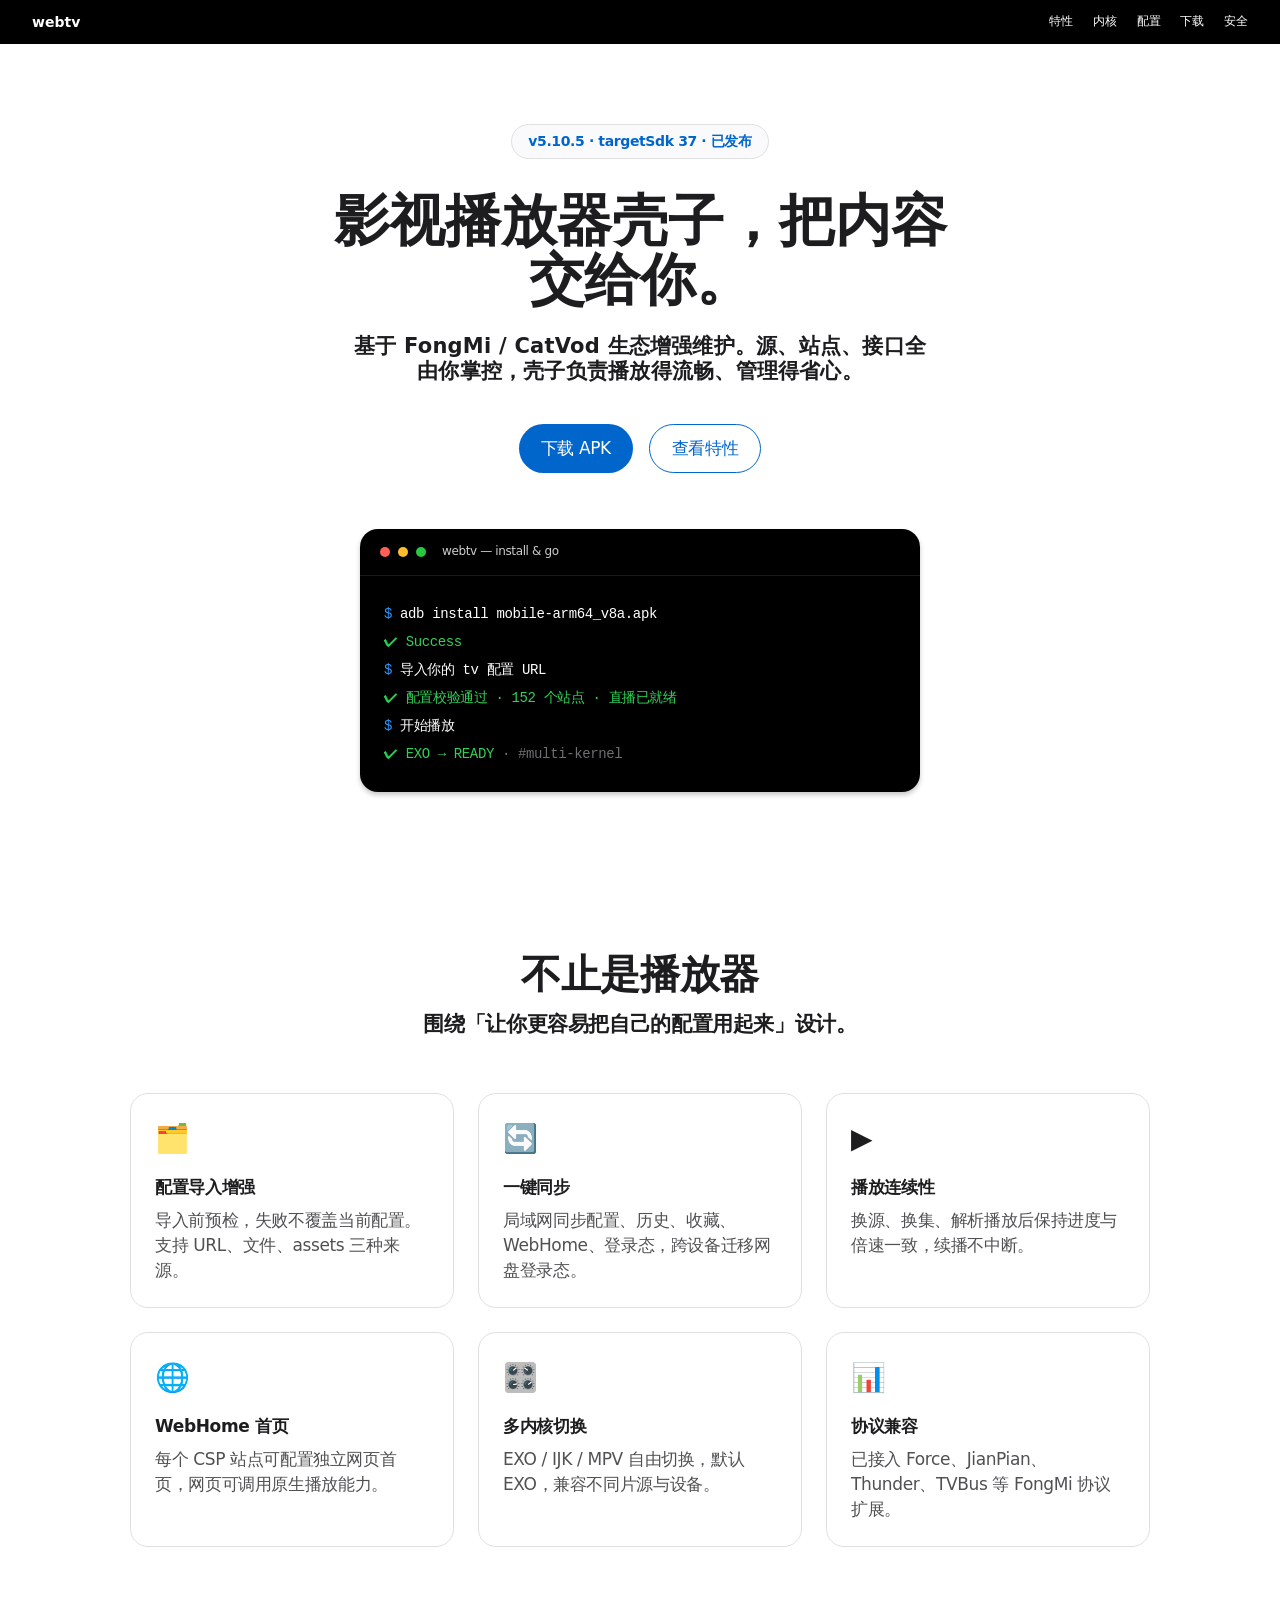
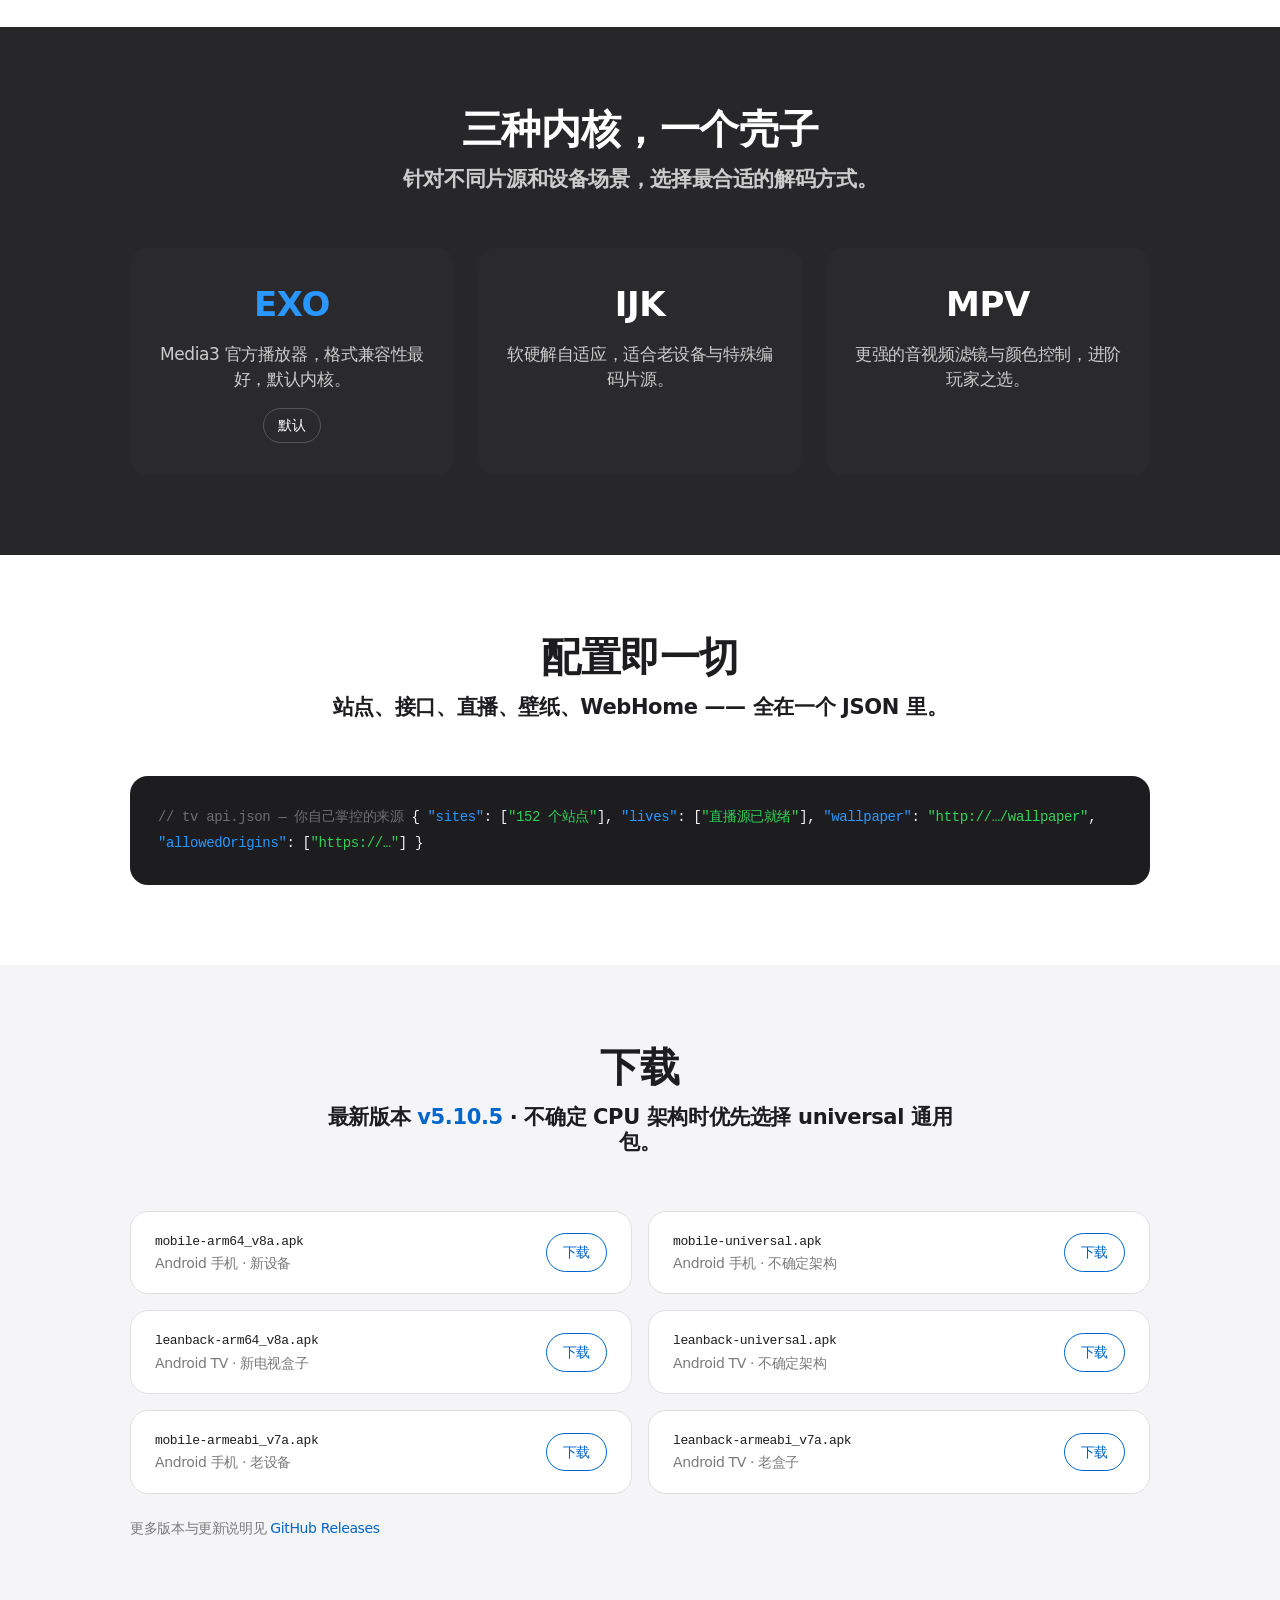
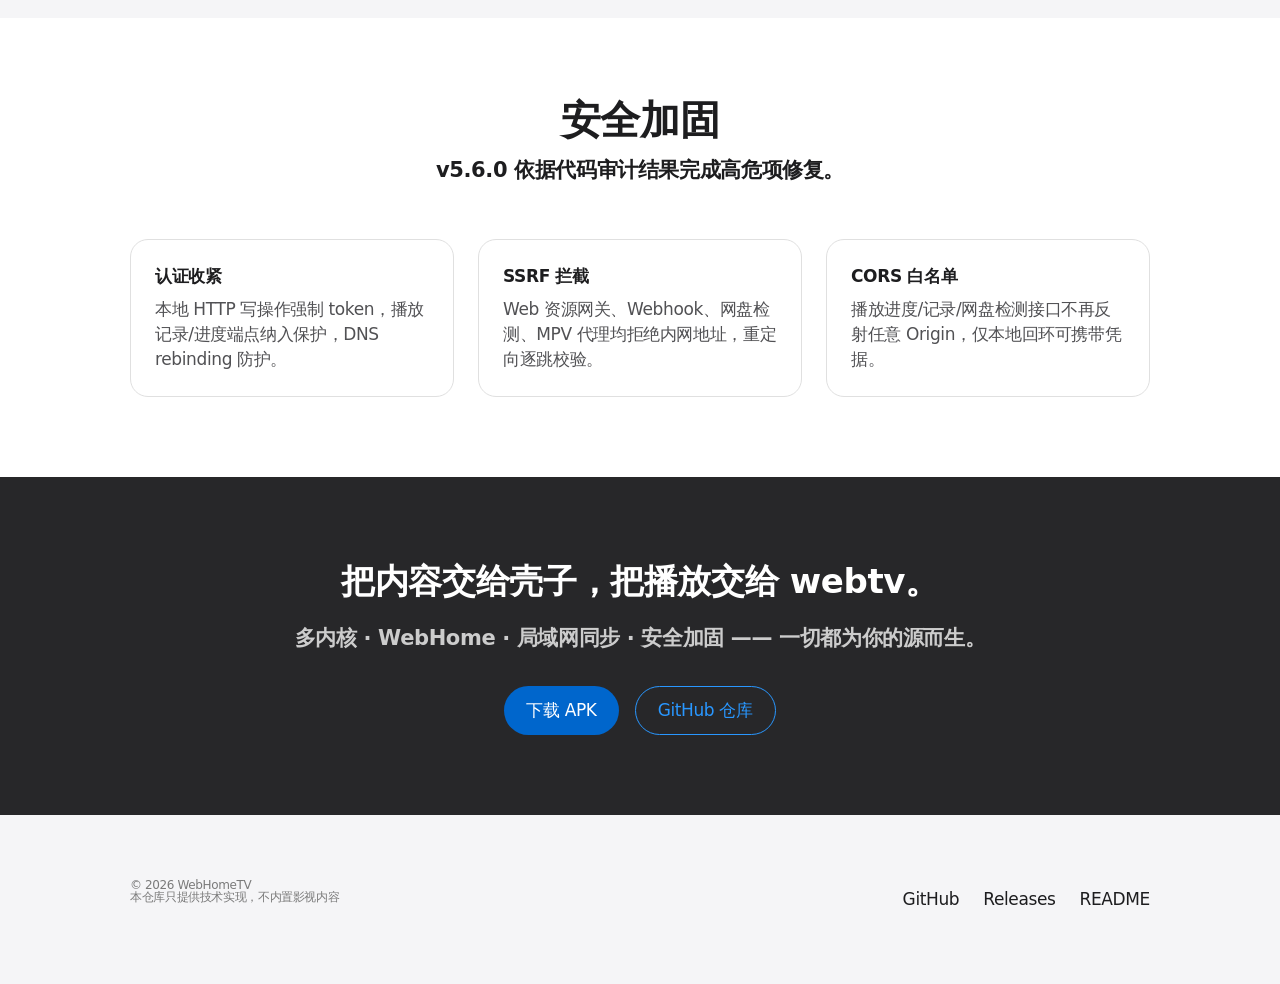
==== commit 77cab95b: "fix: update download completes but installer never opens (v5.10.5) Two independent blockers on the i" ====
--- a/docs/index.html
+++ b/docs/index.html
@@ -277,7 +277,7 @@
 
 <header class="hero" id="top">
   <div class="container">
-    <span class="sub">v5.10.4 · targetSdk 37 · 已发布</span>
+    <span class="sub">v5.10.5 · targetSdk 37 · 已发布</span>
     <h1>影视播放器壳子，把内容交给你。</h1>
     <p class="lead">基于 FongMi / CatVod 生态增强维护。源、站点、接口全由你掌控，壳子负责播放得流畅、管理得省心。</p>
     <div class="hero-actions">
@@ -388,7 +388,7 @@
   <div class="container">
     <div class="sec-head">
       <h2>下载</h2>
-      <p class="sec-desc">最新版本 <strong style="color:var(--blue)">v5.10.4</strong> · 不确定 CPU 架构时优先选择 universal 通用包。</p>
+      <p class="sec-desc">最新版本 <strong style="color:var(--blue)">v5.10.5</strong> · 不确定 CPU 架构时优先选择 universal 通用包。</p>
     </div>
     <div class="dl-grid">
       <div class="dl-row">
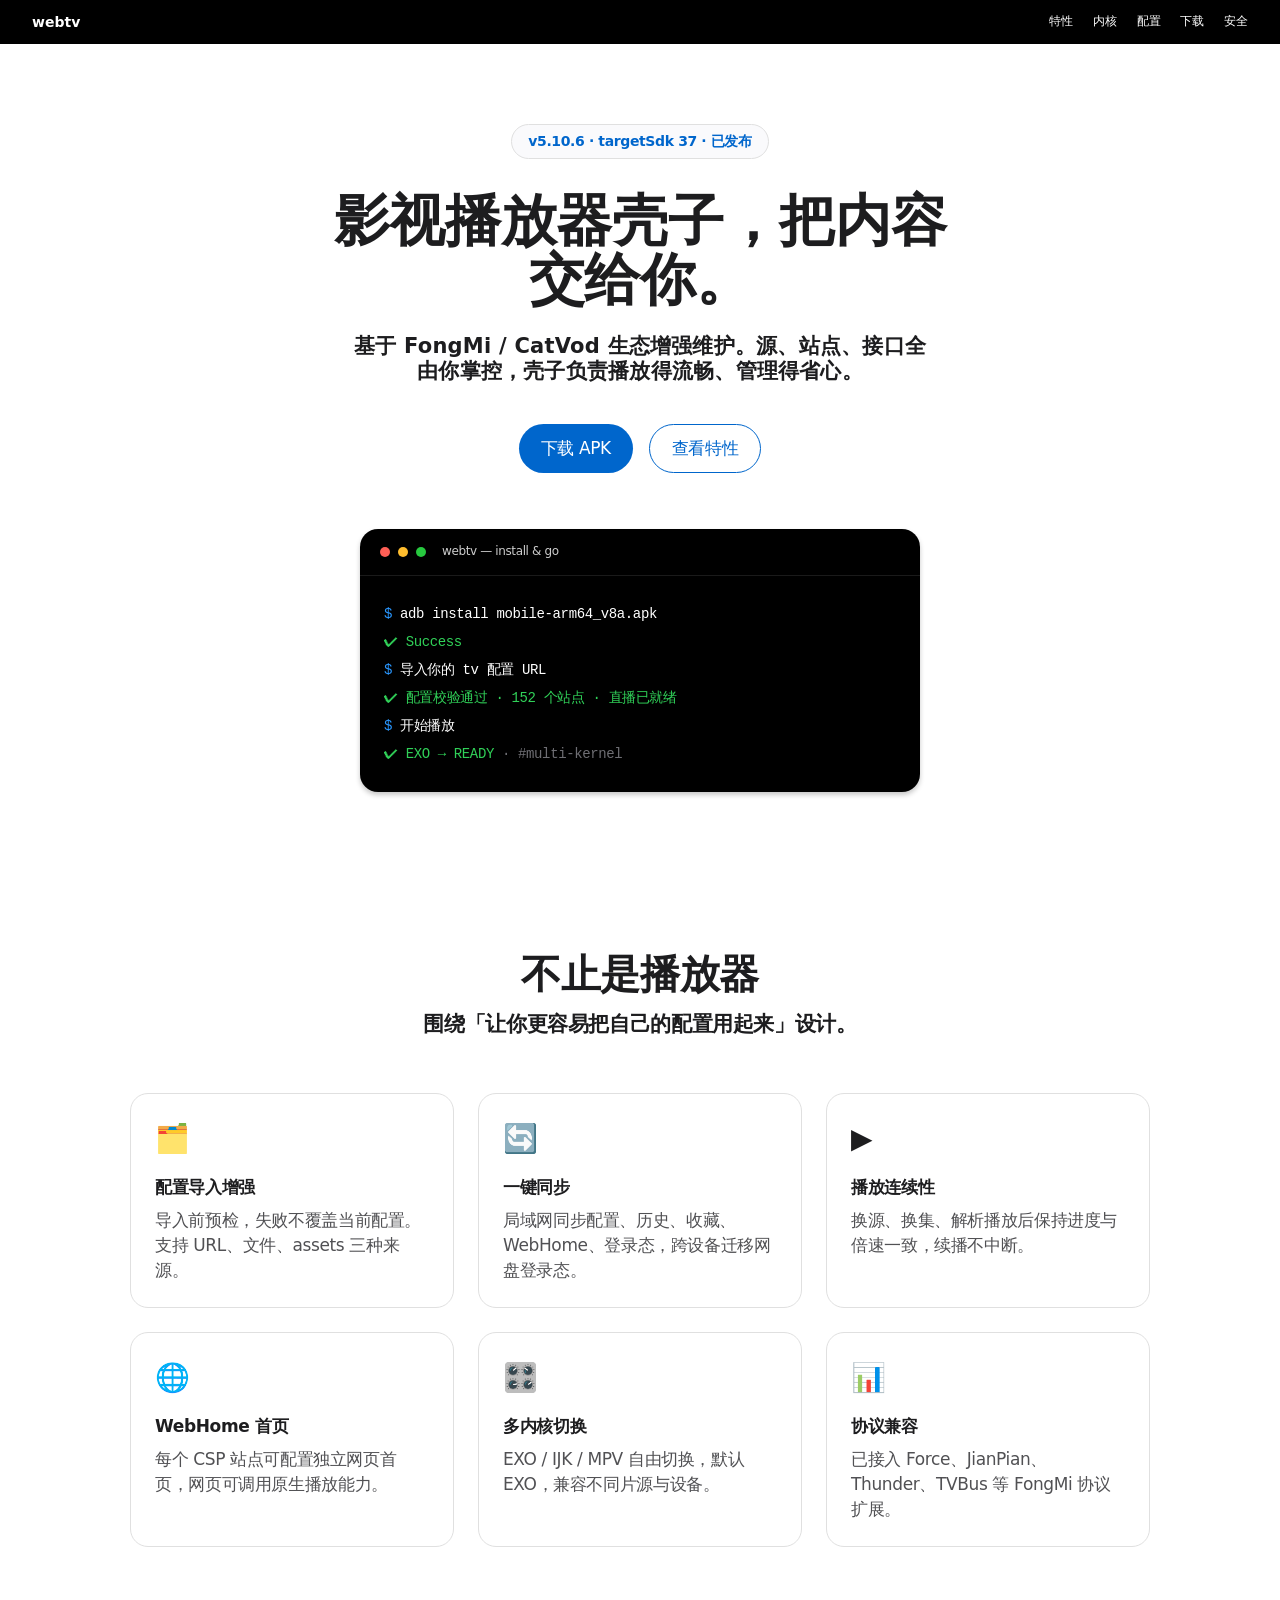
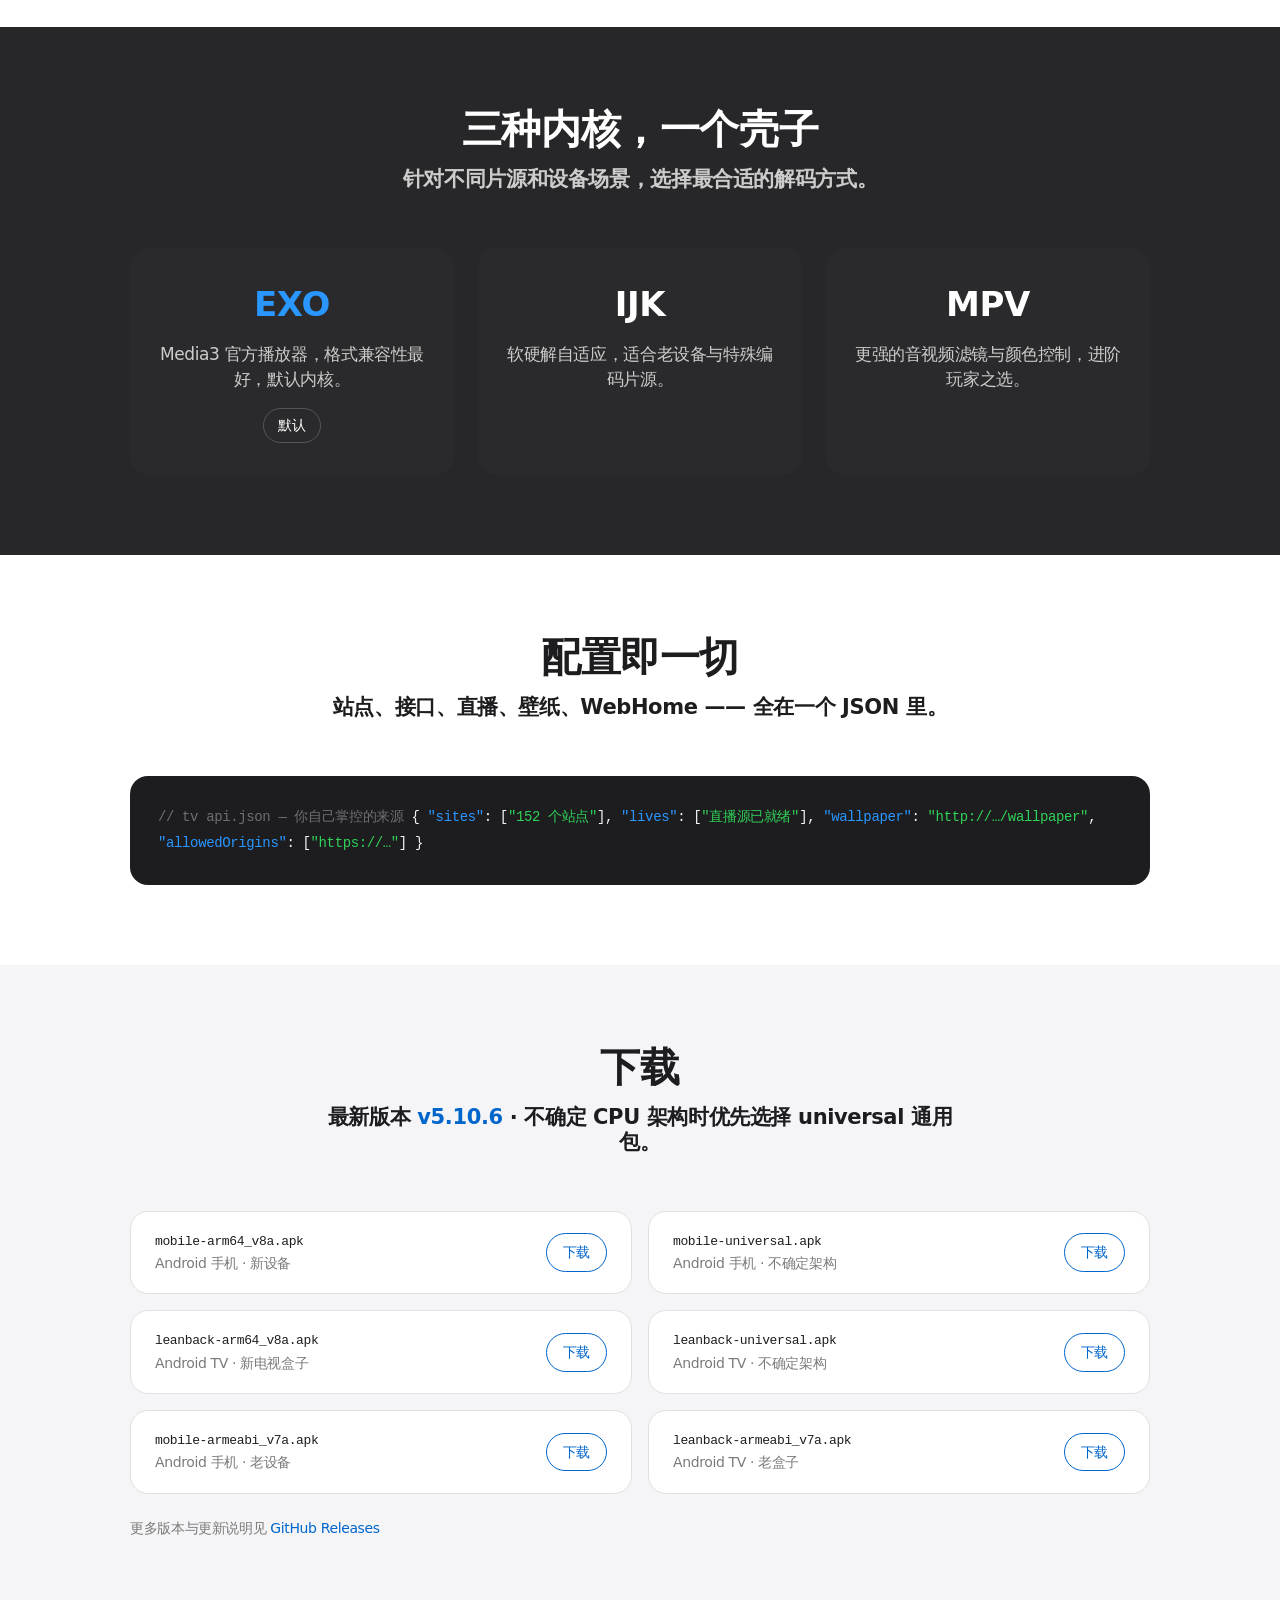
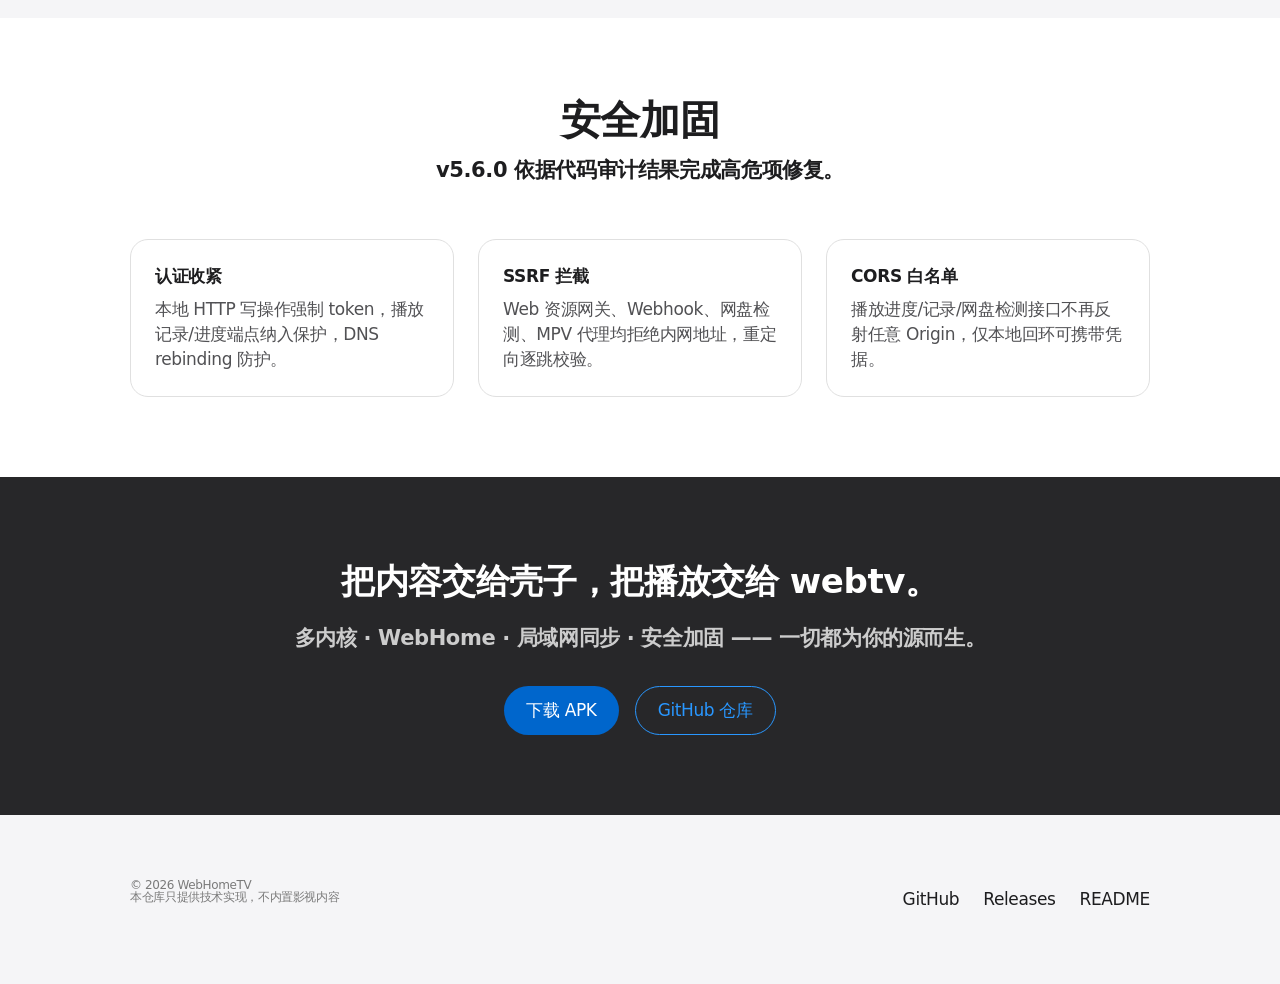
==== commit 02aeb56c: "fix: VideoActivity onCreate NPE — setLut read player via unbound service (v5.10.6) Since the LUT UI " ====
--- a/docs/index.html
+++ b/docs/index.html
@@ -277,7 +277,7 @@
 
 <header class="hero" id="top">
   <div class="container">
-    <span class="sub">v5.10.5 · targetSdk 37 · 已发布</span>
+    <span class="sub">v5.10.6 · targetSdk 37 · 已发布</span>
     <h1>影视播放器壳子，把内容交给你。</h1>
     <p class="lead">基于 FongMi / CatVod 生态增强维护。源、站点、接口全由你掌控，壳子负责播放得流畅、管理得省心。</p>
     <div class="hero-actions">
@@ -388,7 +388,7 @@
   <div class="container">
     <div class="sec-head">
       <h2>下载</h2>
-      <p class="sec-desc">最新版本 <strong style="color:var(--blue)">v5.10.5</strong> · 不确定 CPU 架构时优先选择 universal 通用包。</p>
+      <p class="sec-desc">最新版本 <strong style="color:var(--blue)">v5.10.6</strong> · 不确定 CPU 架构时优先选择 universal 通用包。</p>
     </div>
     <div class="dl-grid">
       <div class="dl-row">
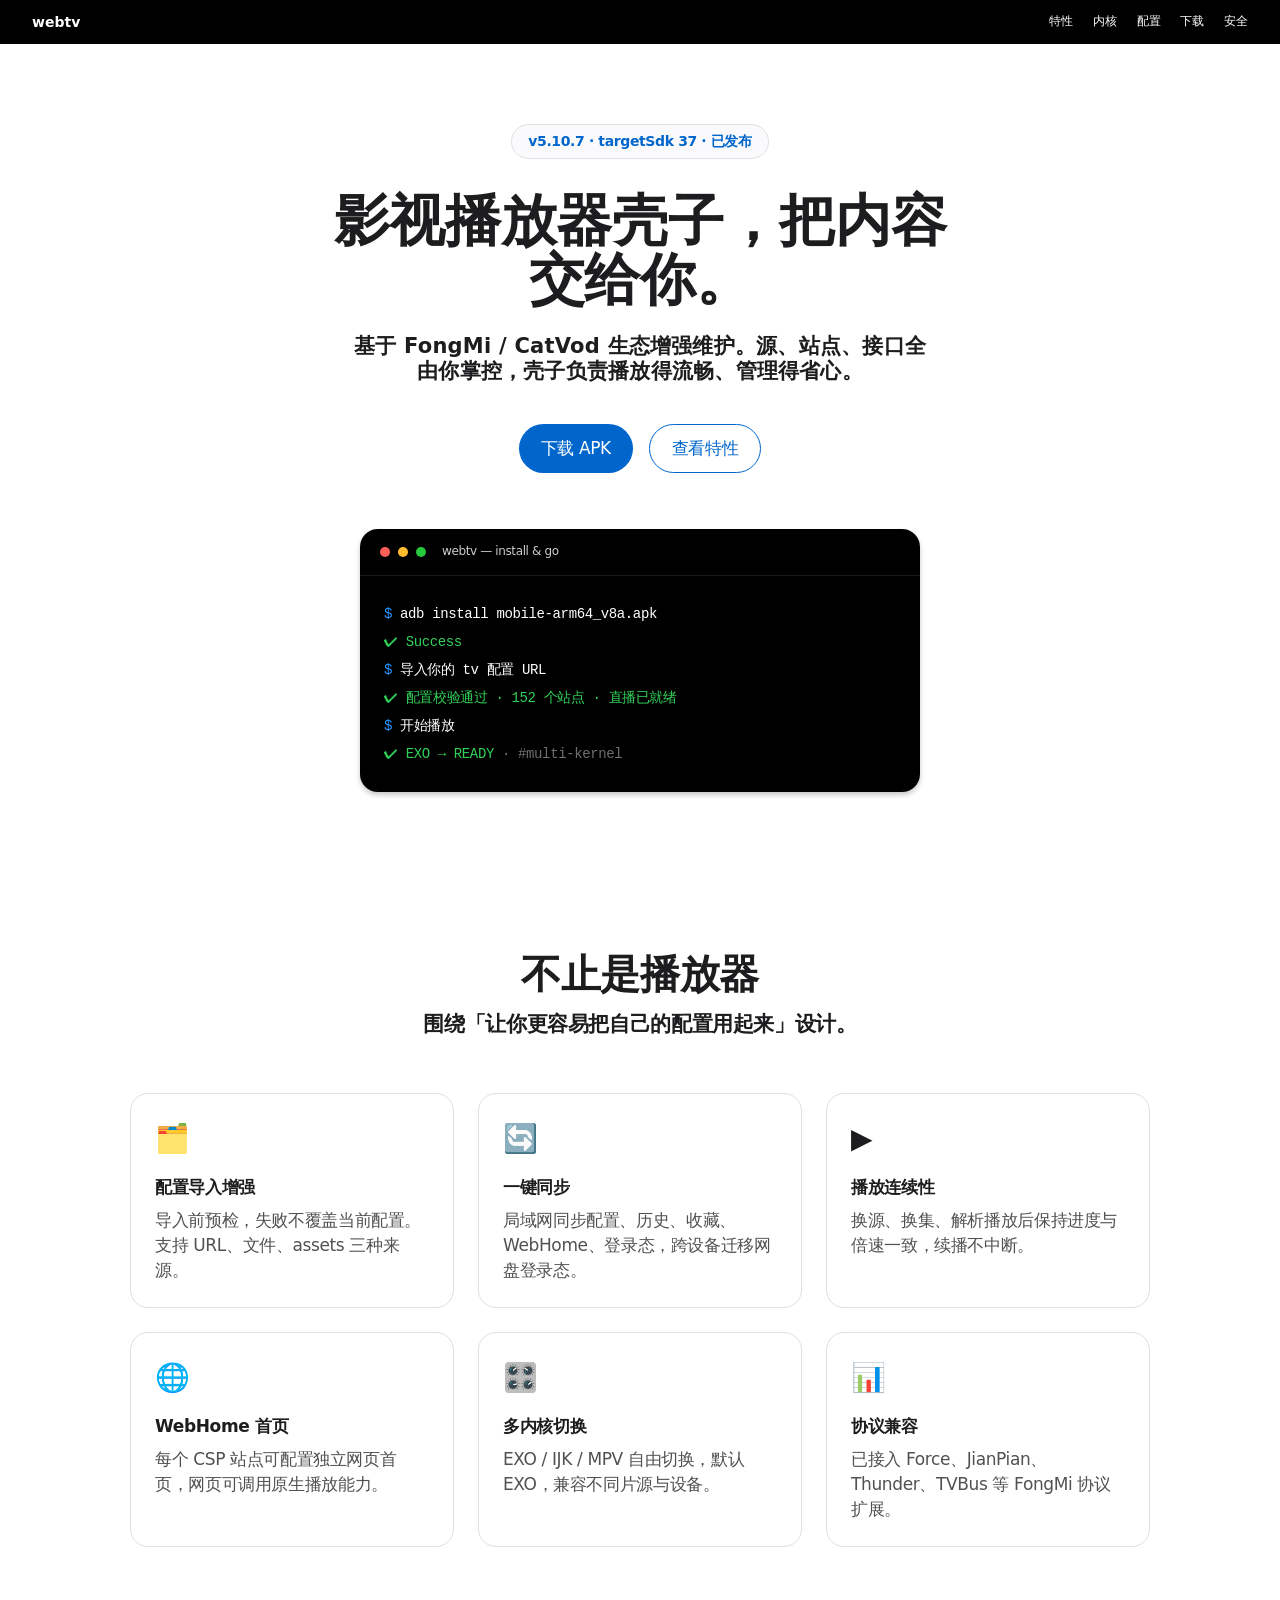
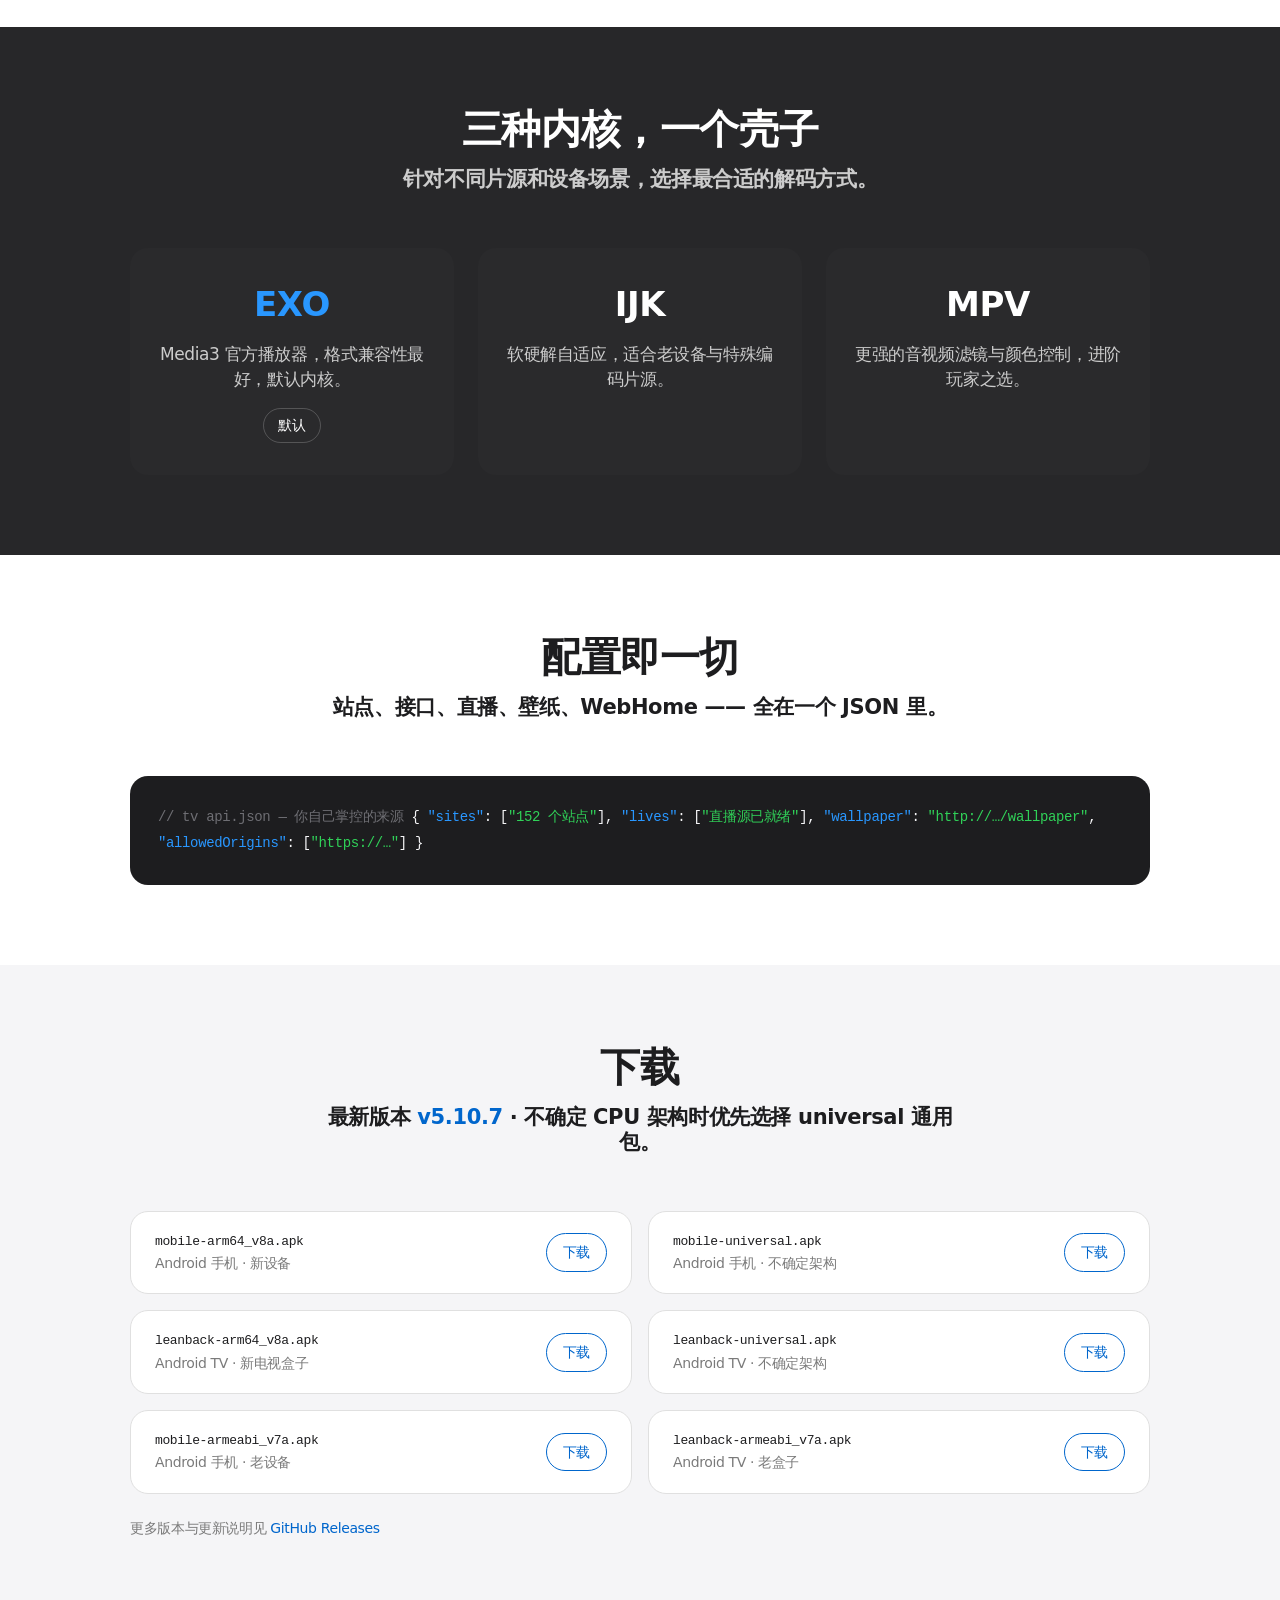
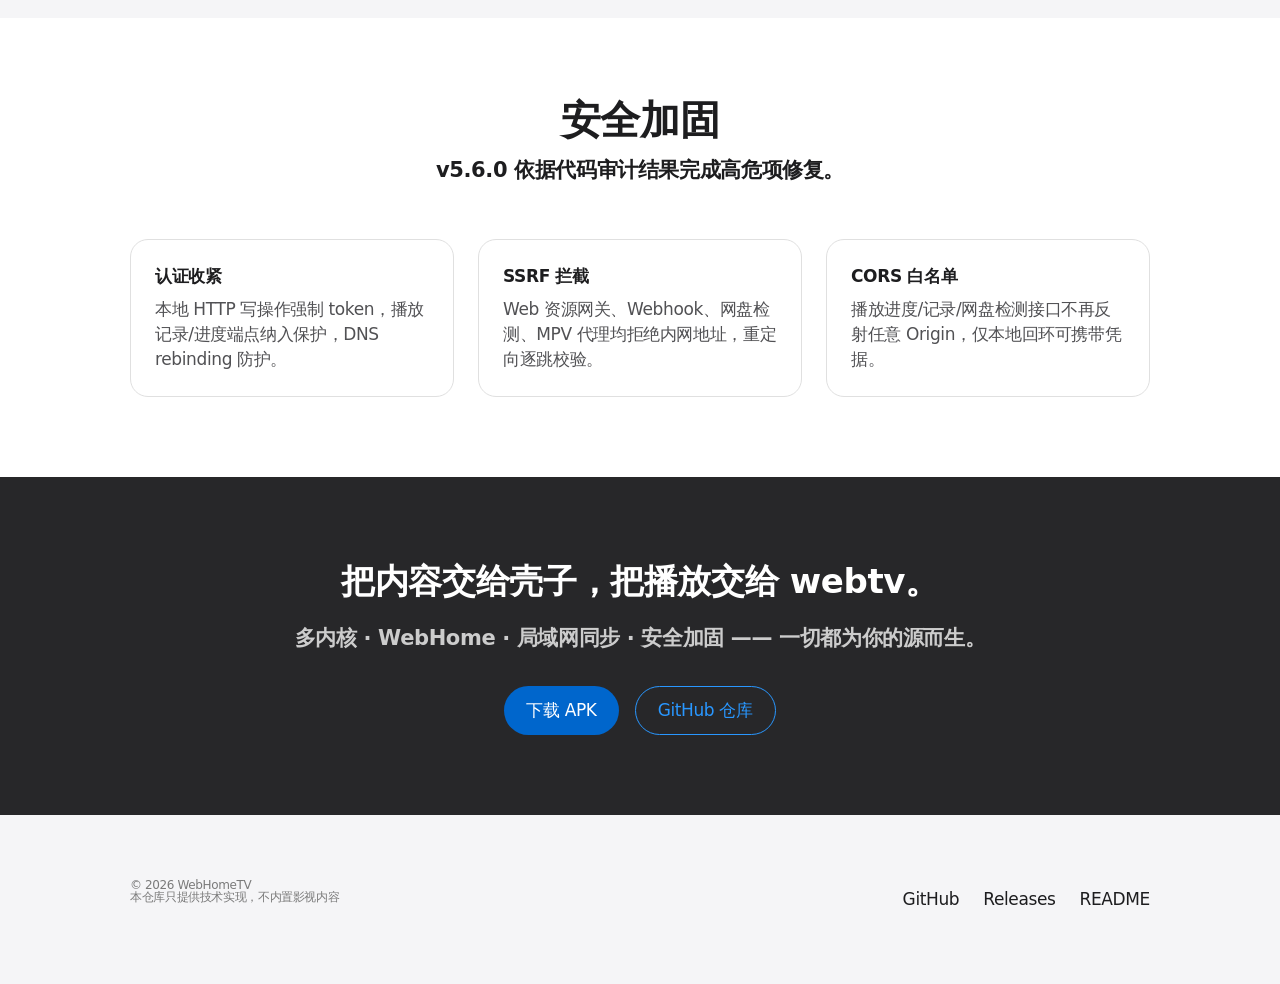
==== commit 4e6cbf2f: "fix: play click crash — Host.service() infinite recursion (v5.10.7) AudioStageController.Host's serv" ====
--- a/docs/index.html
+++ b/docs/index.html
@@ -277,7 +277,7 @@
 
 <header class="hero" id="top">
   <div class="container">
-    <span class="sub">v5.10.6 · targetSdk 37 · 已发布</span>
+    <span class="sub">v5.10.7 · targetSdk 37 · 已发布</span>
     <h1>影视播放器壳子，把内容交给你。</h1>
     <p class="lead">基于 FongMi / CatVod 生态增强维护。源、站点、接口全由你掌控，壳子负责播放得流畅、管理得省心。</p>
     <div class="hero-actions">
@@ -388,7 +388,7 @@
   <div class="container">
     <div class="sec-head">
       <h2>下载</h2>
-      <p class="sec-desc">最新版本 <strong style="color:var(--blue)">v5.10.6</strong> · 不确定 CPU 架构时优先选择 universal 通用包。</p>
+      <p class="sec-desc">最新版本 <strong style="color:var(--blue)">v5.10.7</strong> · 不确定 CPU 架构时优先选择 universal 通用包。</p>
     </div>
     <div class="dl-grid">
       <div class="dl-row">
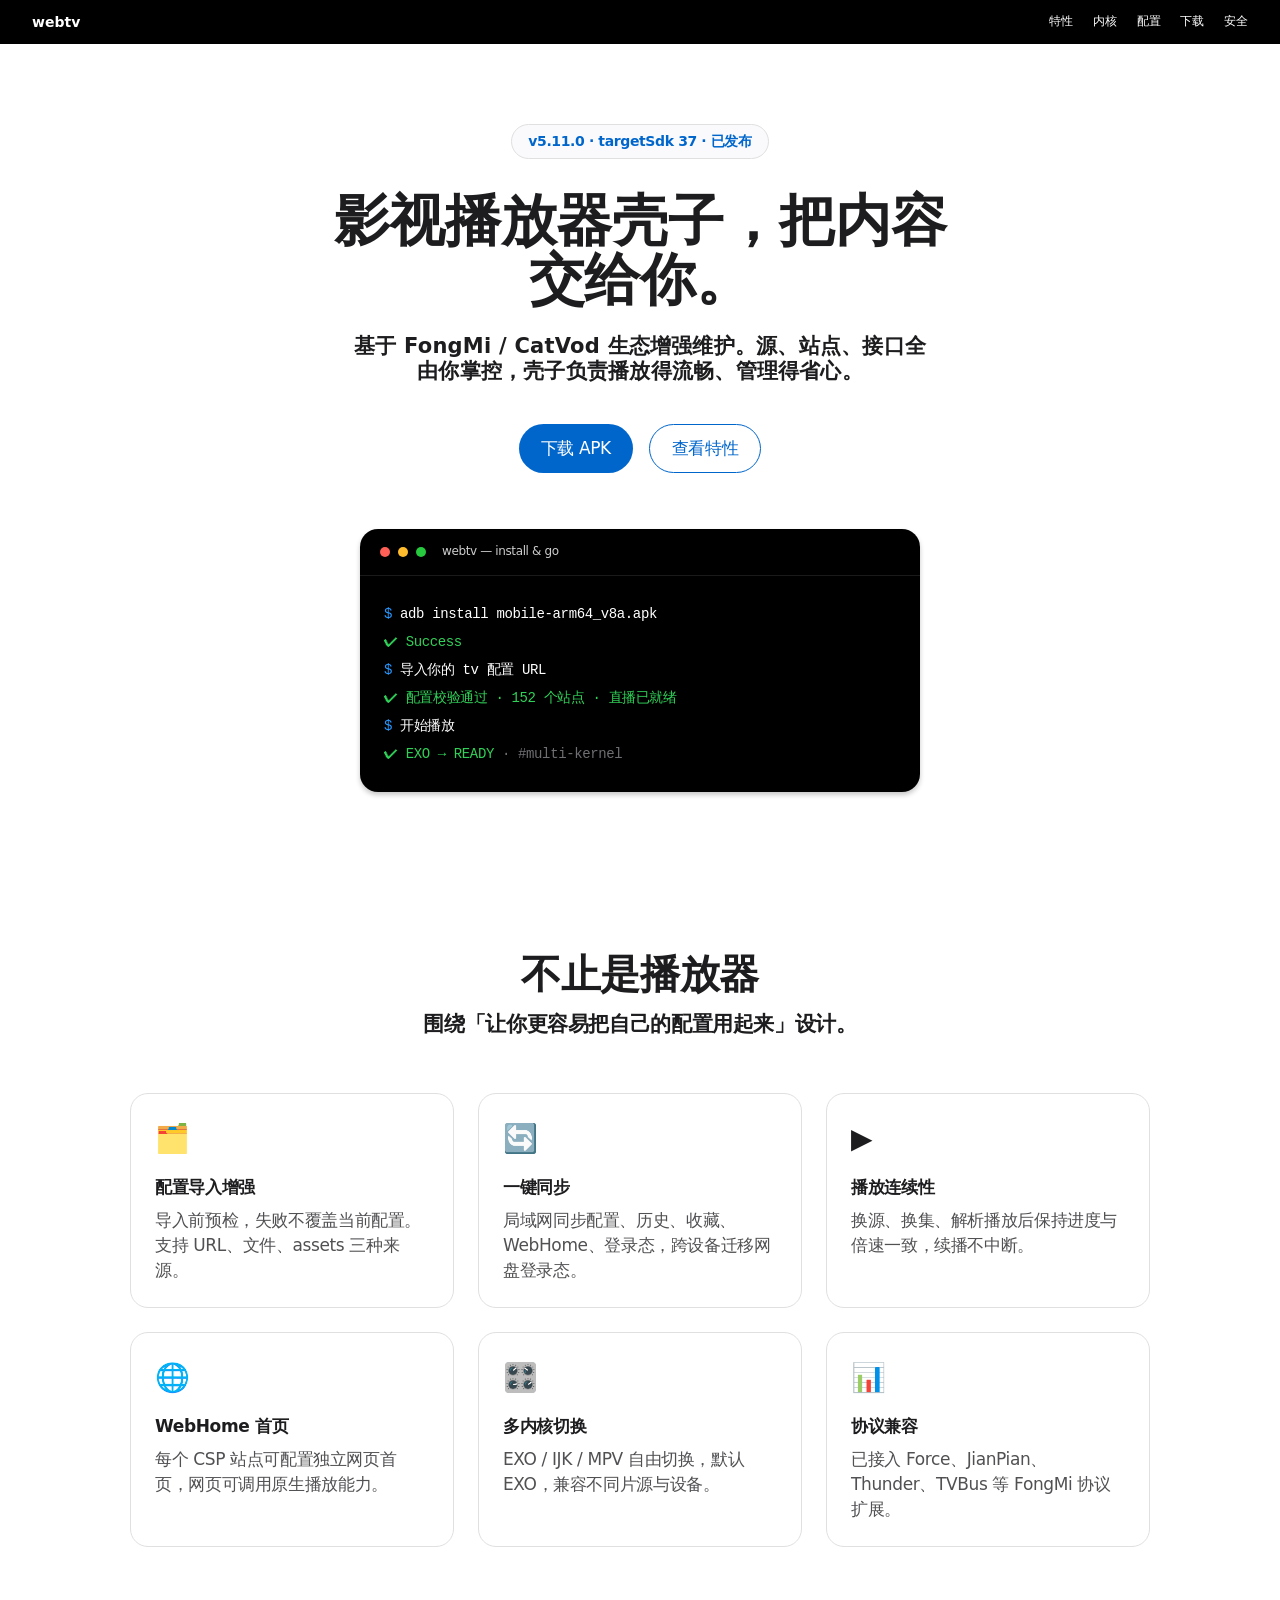
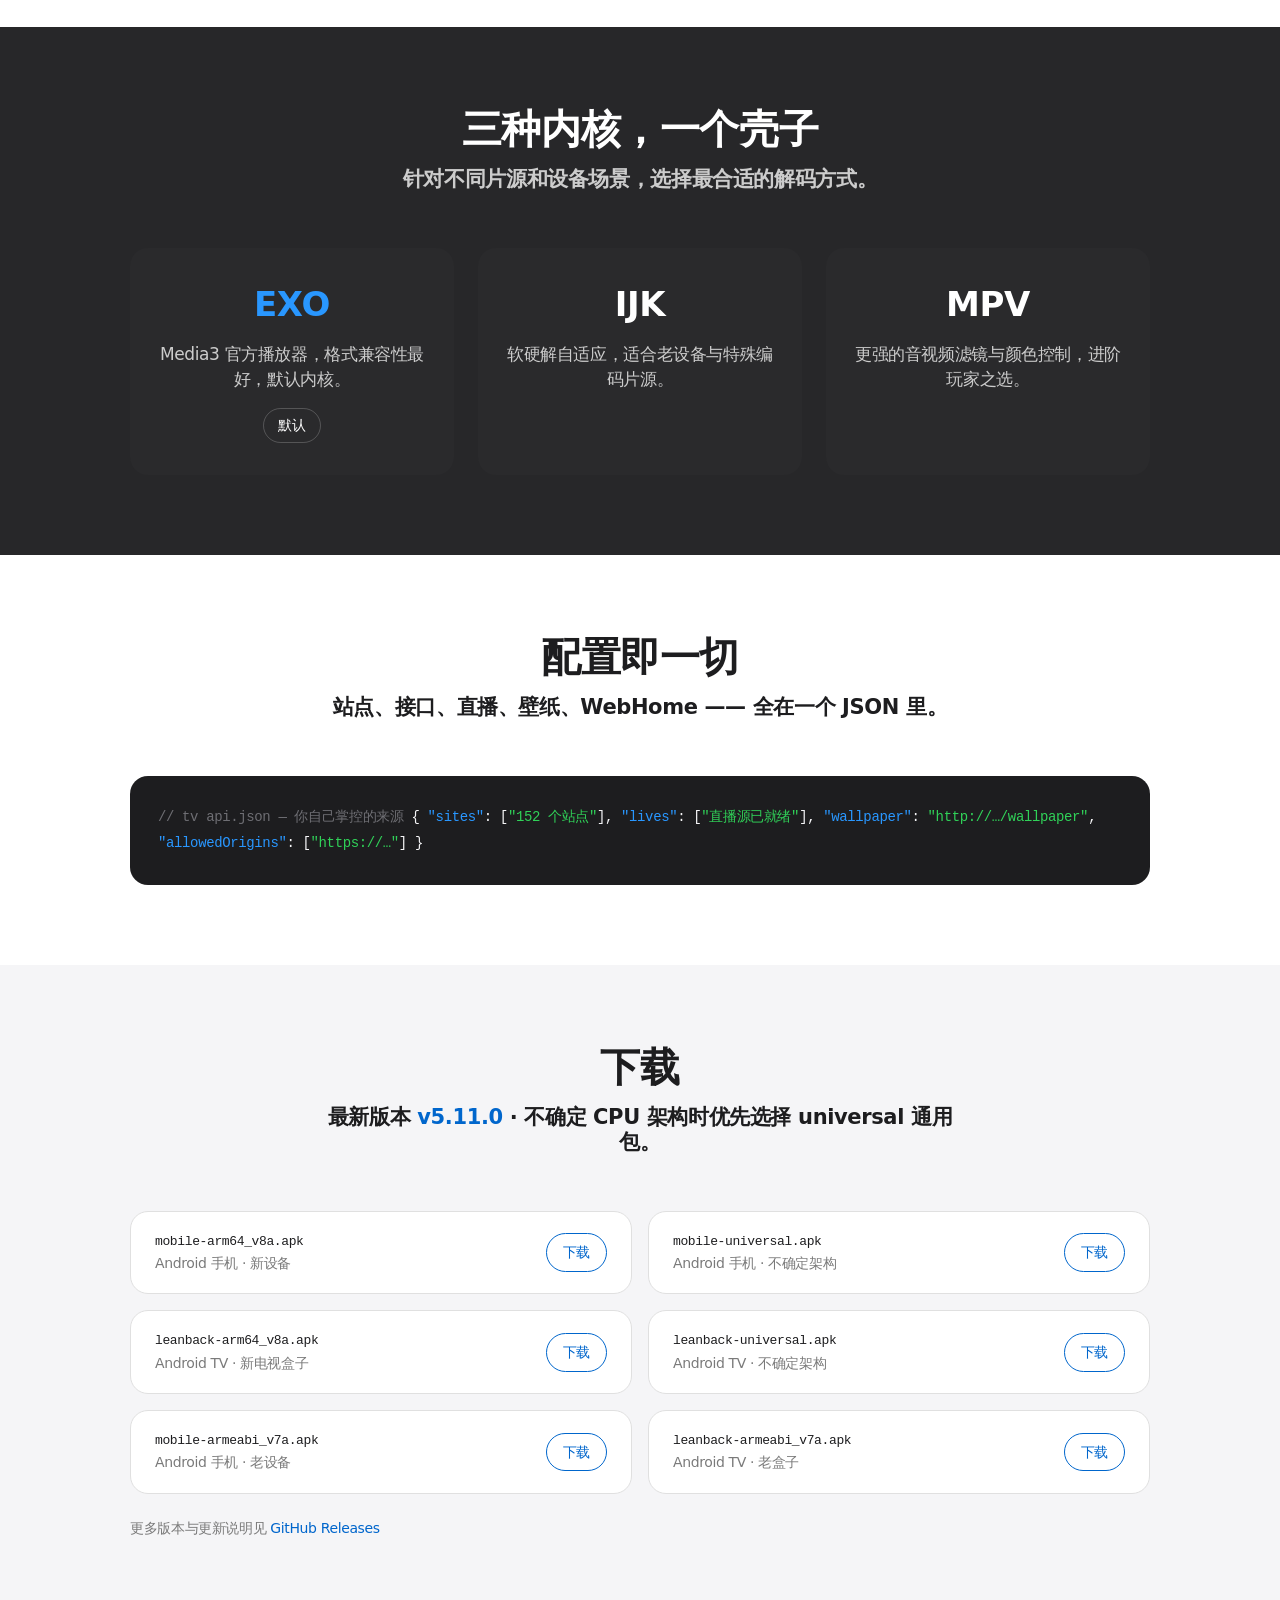
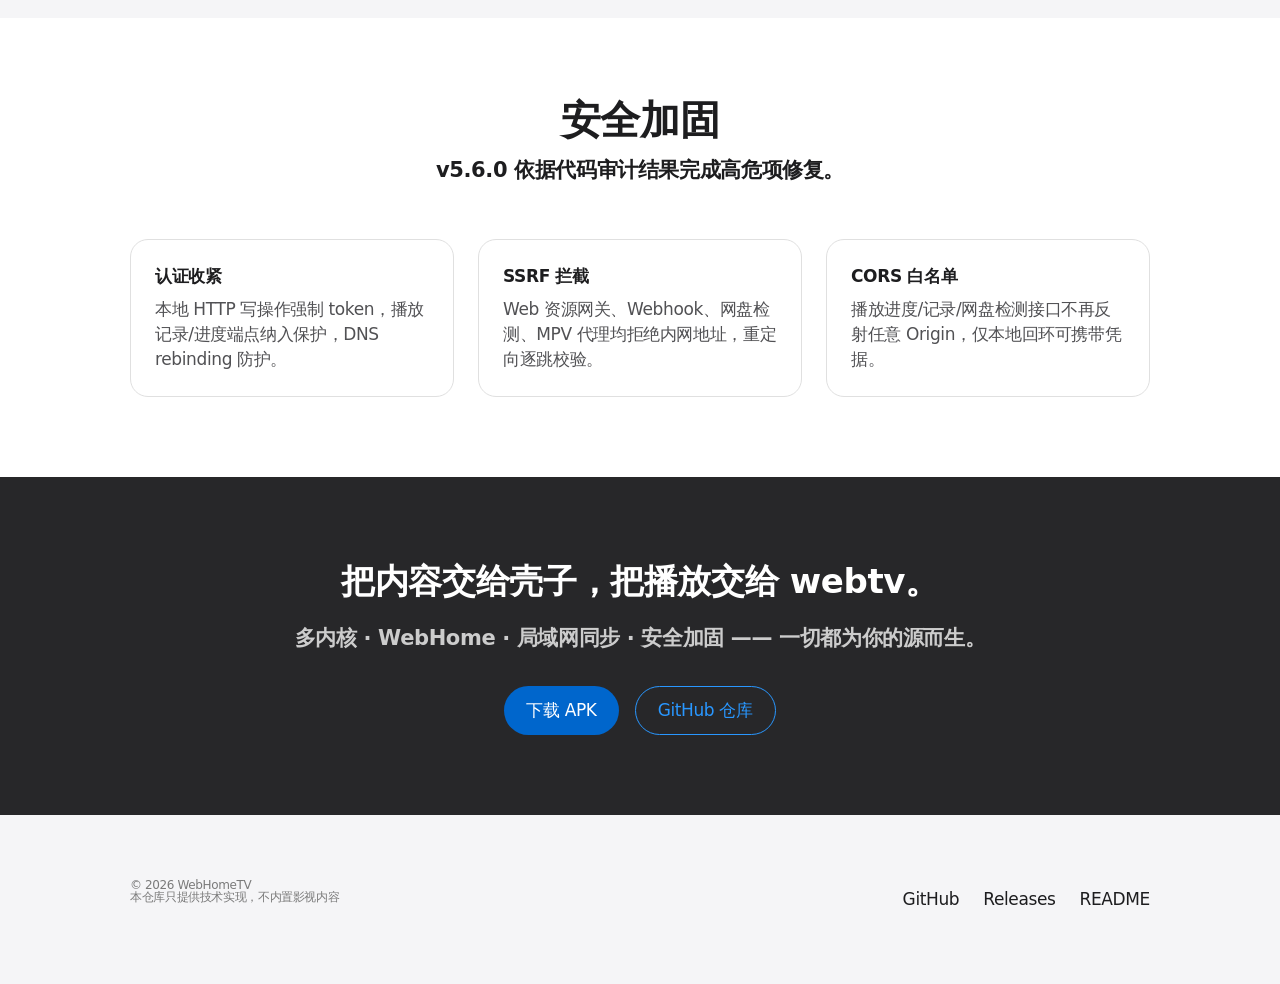
==== commit 198a6d77: "fix: comprehensive audit remediation — security hardening, crash fixes, sync pairing (v5.11.0) Secur" ====
--- a/docs/index.html
+++ b/docs/index.html
@@ -277,7 +277,7 @@
 
 <header class="hero" id="top">
   <div class="container">
-    <span class="sub">v5.10.7 · targetSdk 37 · 已发布</span>
+    <span class="sub">v5.11.0 · targetSdk 37 · 已发布</span>
     <h1>影视播放器壳子，把内容交给你。</h1>
     <p class="lead">基于 FongMi / CatVod 生态增强维护。源、站点、接口全由你掌控，壳子负责播放得流畅、管理得省心。</p>
     <div class="hero-actions">
@@ -388,7 +388,7 @@
   <div class="container">
     <div class="sec-head">
       <h2>下载</h2>
-      <p class="sec-desc">最新版本 <strong style="color:var(--blue)">v5.10.7</strong> · 不确定 CPU 架构时优先选择 universal 通用包。</p>
+      <p class="sec-desc">最新版本 <strong style="color:var(--blue)">v5.11.0</strong> · 不确定 CPU 架构时优先选择 universal 通用包。</p>
     </div>
     <div class="dl-grid">
       <div class="dl-row">
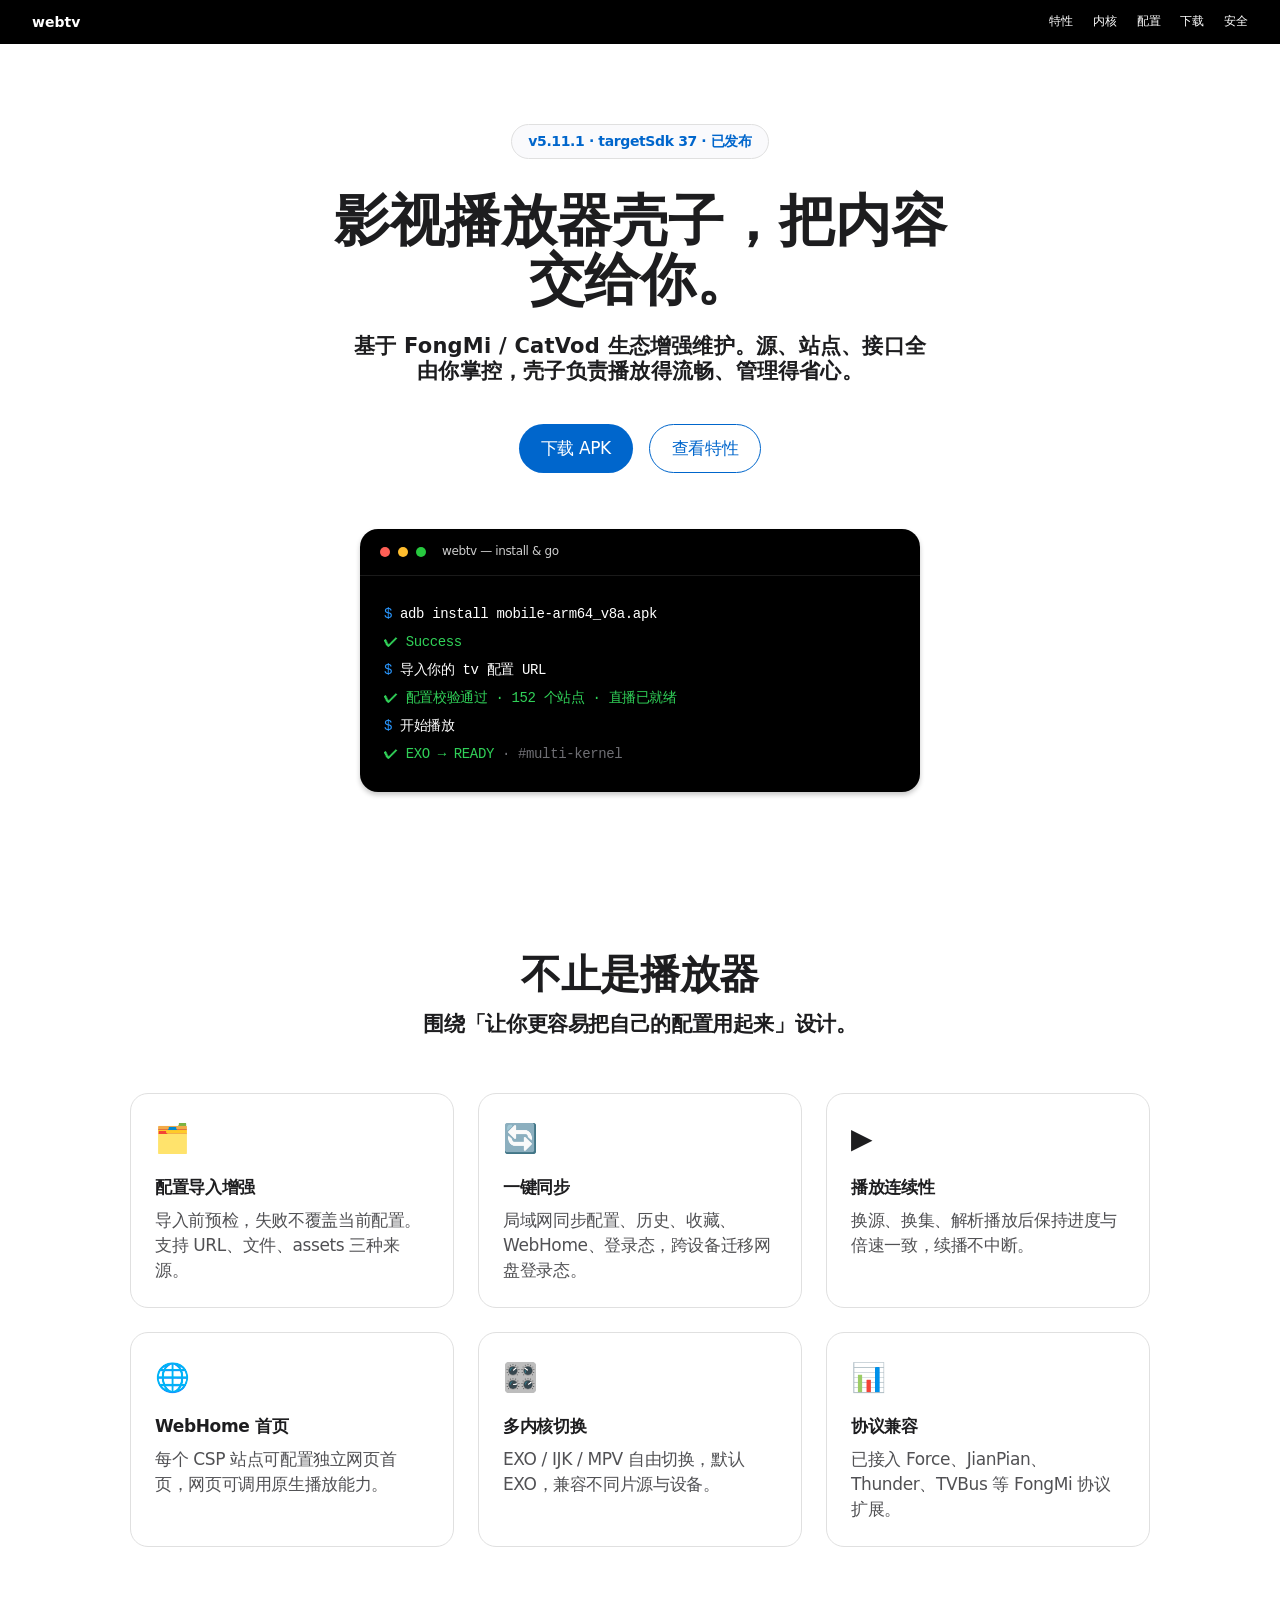
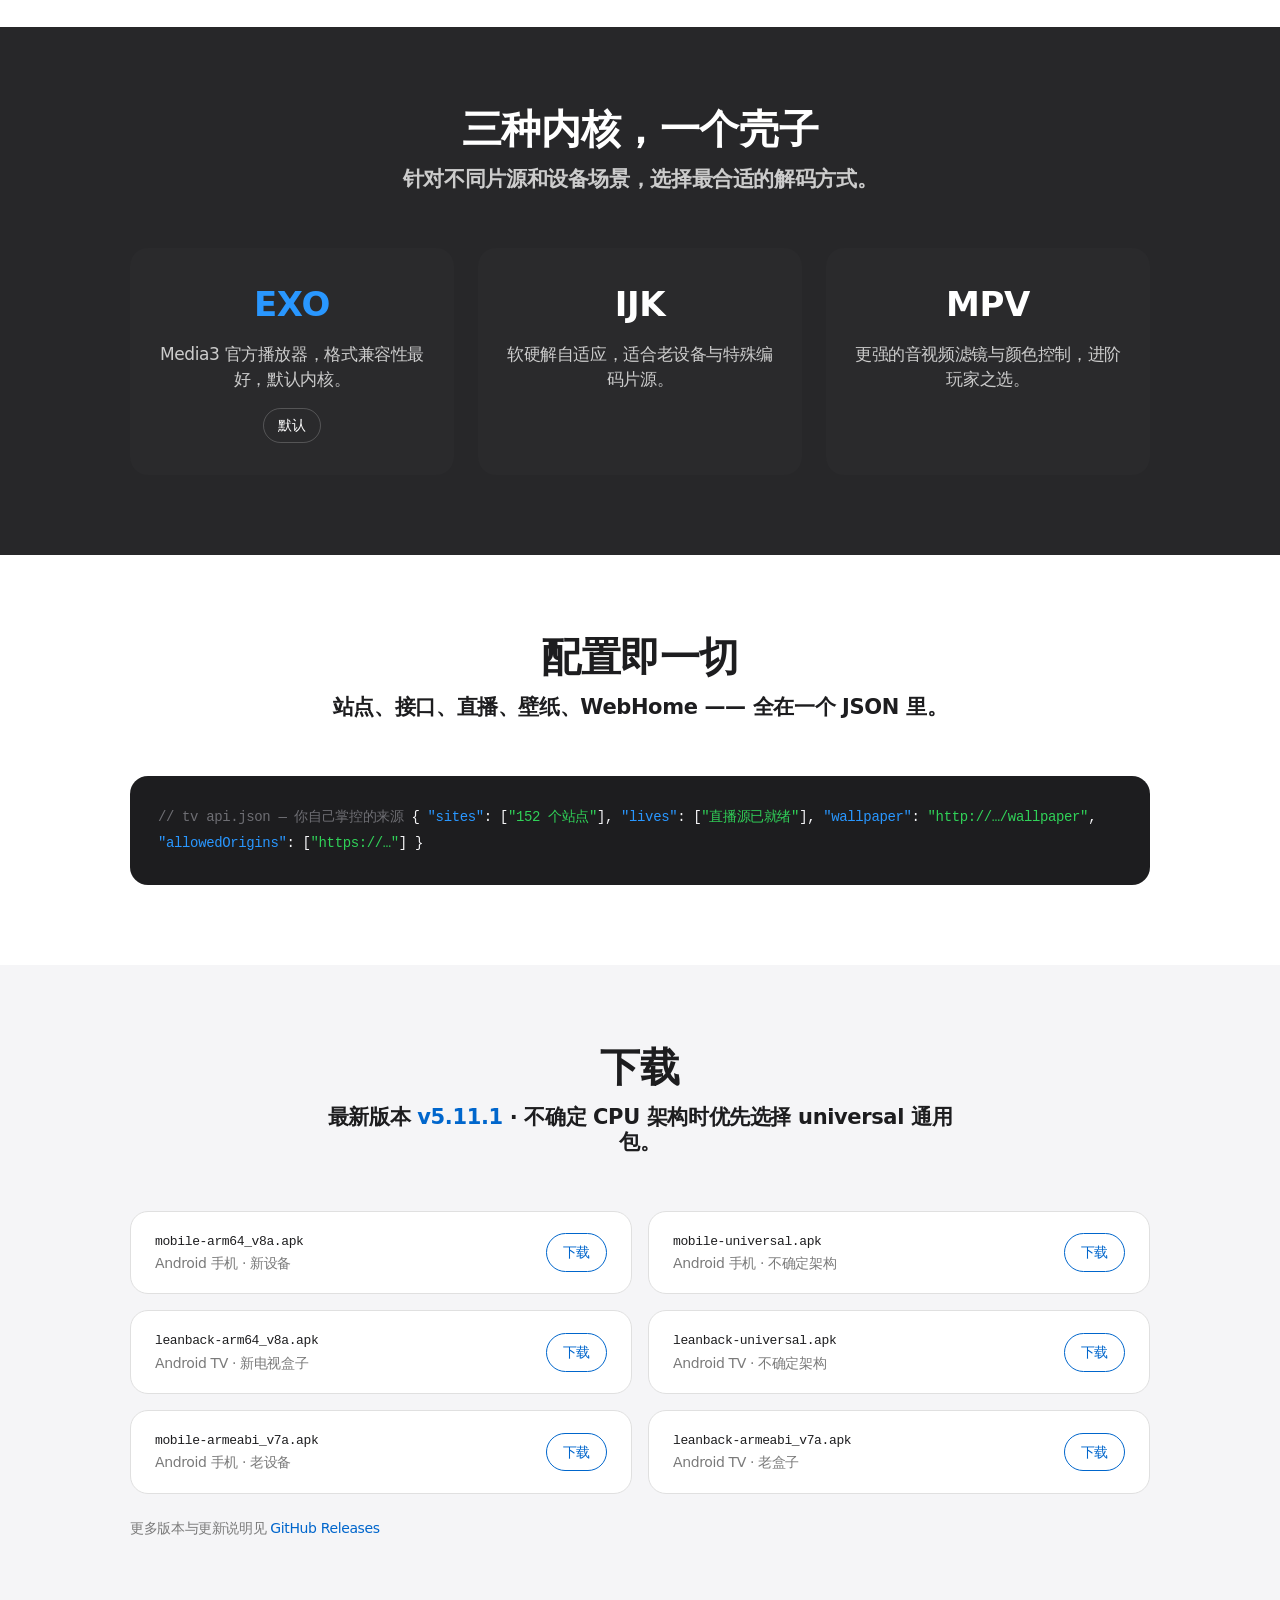
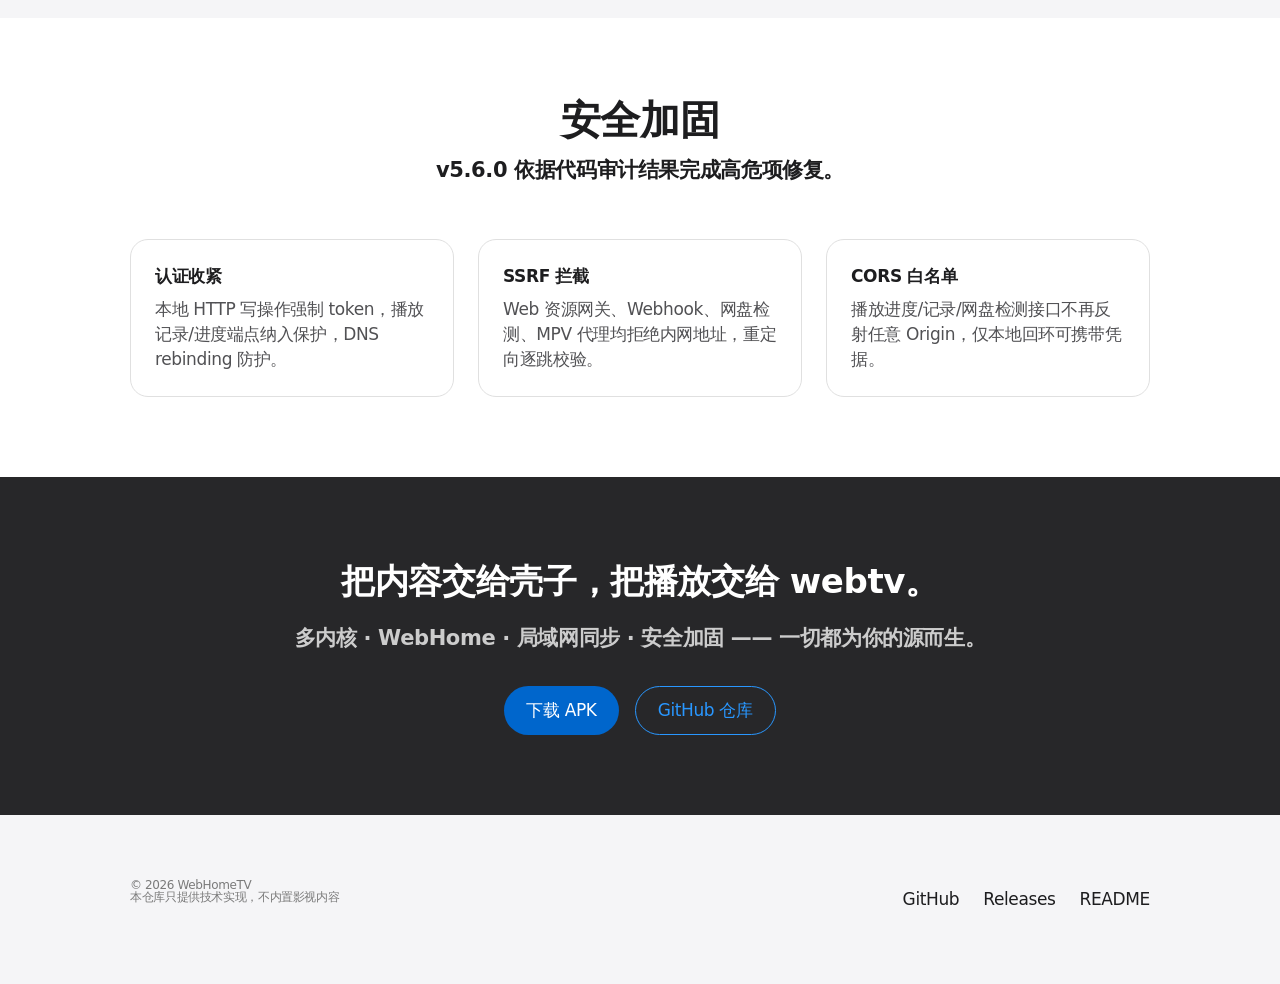
==== commit 75ca171a: "fix: playback error dialog + onStop NPE — controller failure is not a playback error (v5.11.1) - Med" ====
--- a/docs/index.html
+++ b/docs/index.html
@@ -277,7 +277,7 @@
 
 <header class="hero" id="top">
   <div class="container">
-    <span class="sub">v5.11.0 · targetSdk 37 · 已发布</span>
+    <span class="sub">v5.11.1 · targetSdk 37 · 已发布</span>
     <h1>影视播放器壳子，把内容交给你。</h1>
     <p class="lead">基于 FongMi / CatVod 生态增强维护。源、站点、接口全由你掌控，壳子负责播放得流畅、管理得省心。</p>
     <div class="hero-actions">
@@ -388,7 +388,7 @@
   <div class="container">
     <div class="sec-head">
       <h2>下载</h2>
-      <p class="sec-desc">最新版本 <strong style="color:var(--blue)">v5.11.0</strong> · 不确定 CPU 架构时优先选择 universal 通用包。</p>
+      <p class="sec-desc">最新版本 <strong style="color:var(--blue)">v5.11.1</strong> · 不确定 CPU 架构时优先选择 universal 通用包。</p>
     </div>
     <div class="dl-grid">
       <div class="dl-row">
